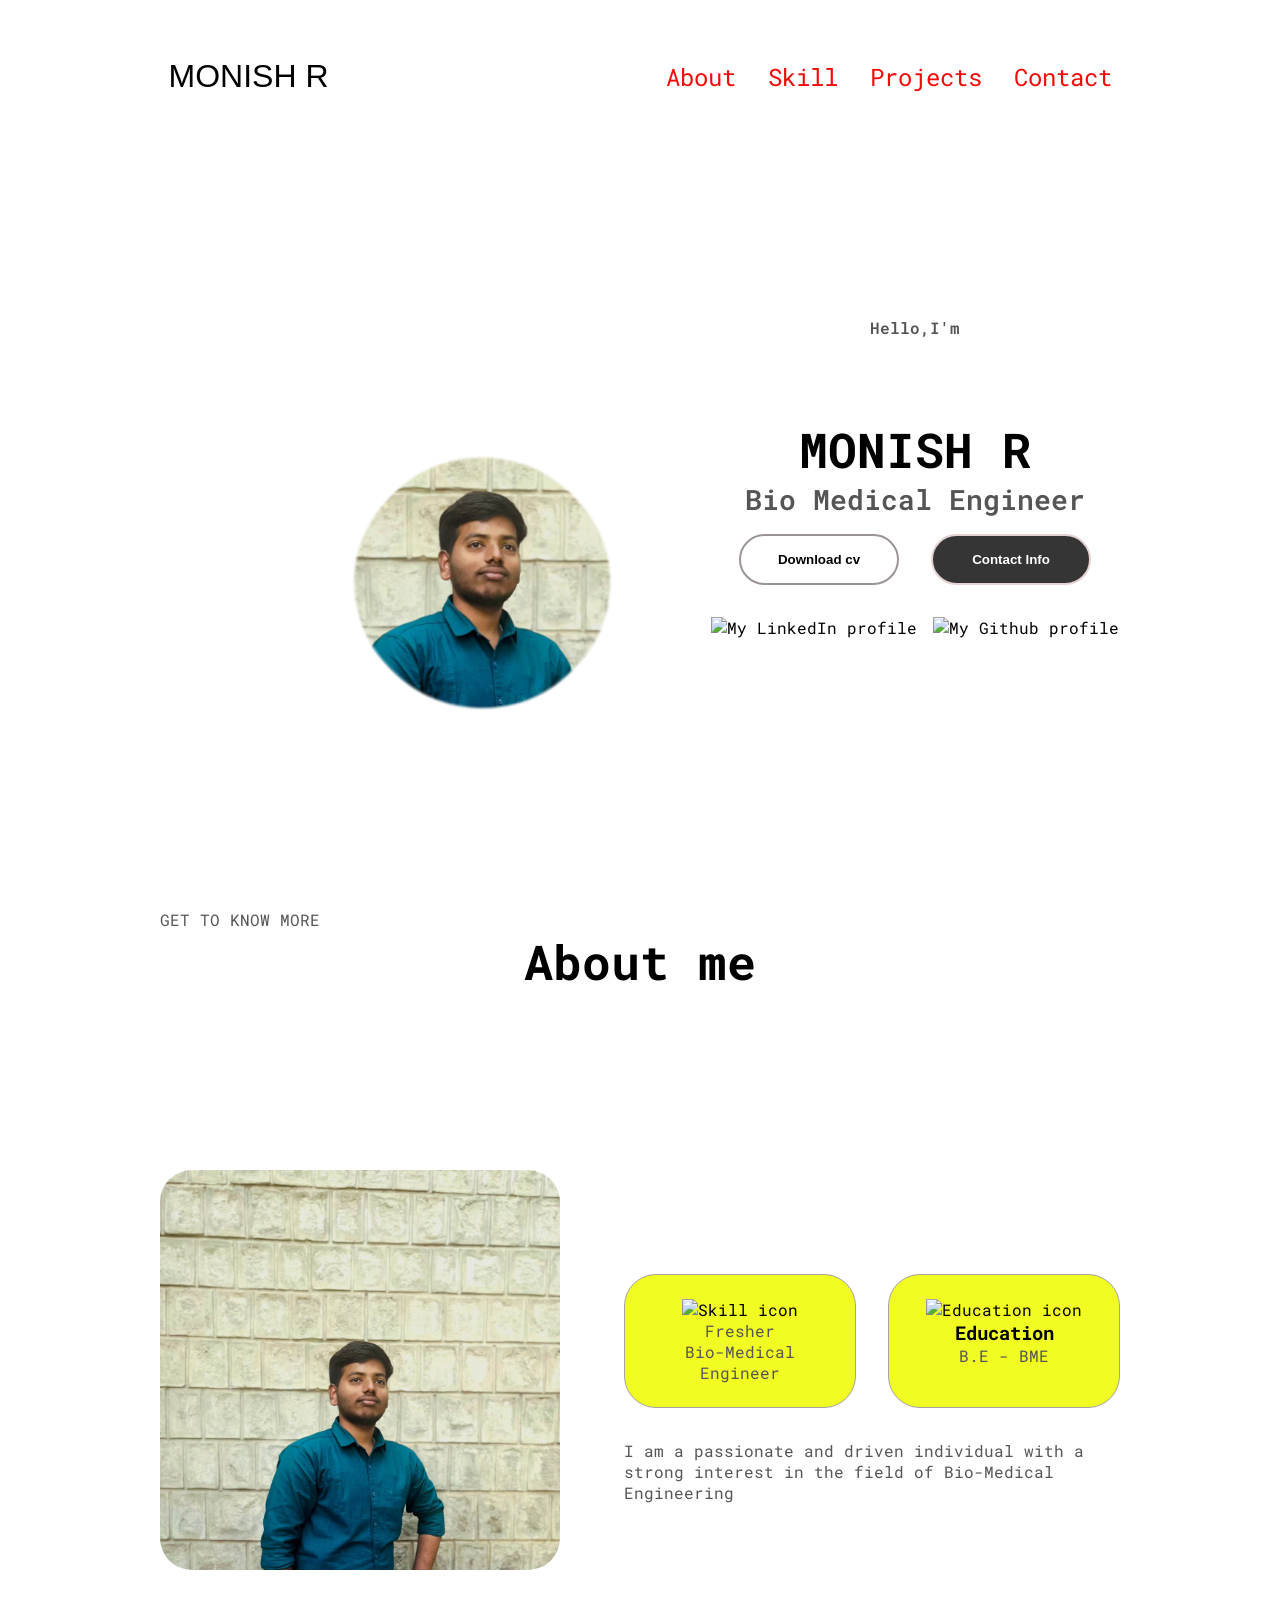
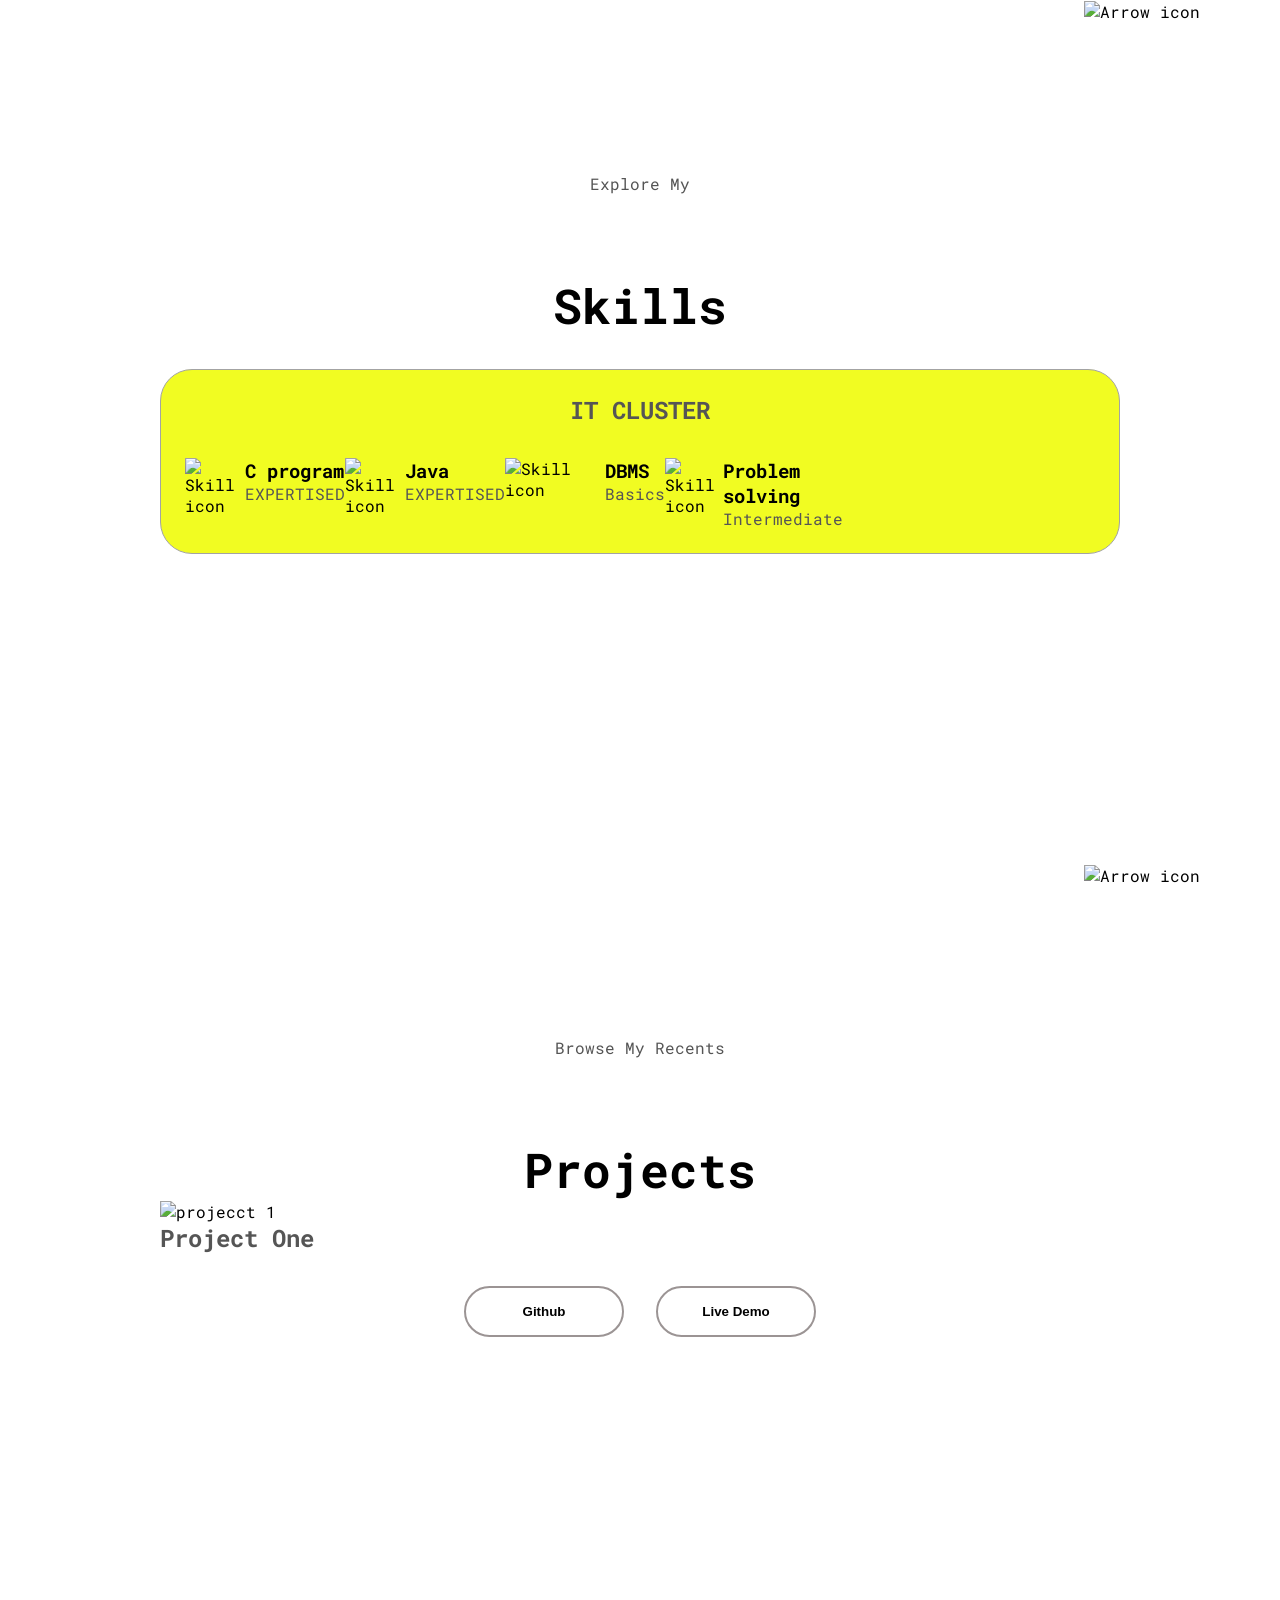
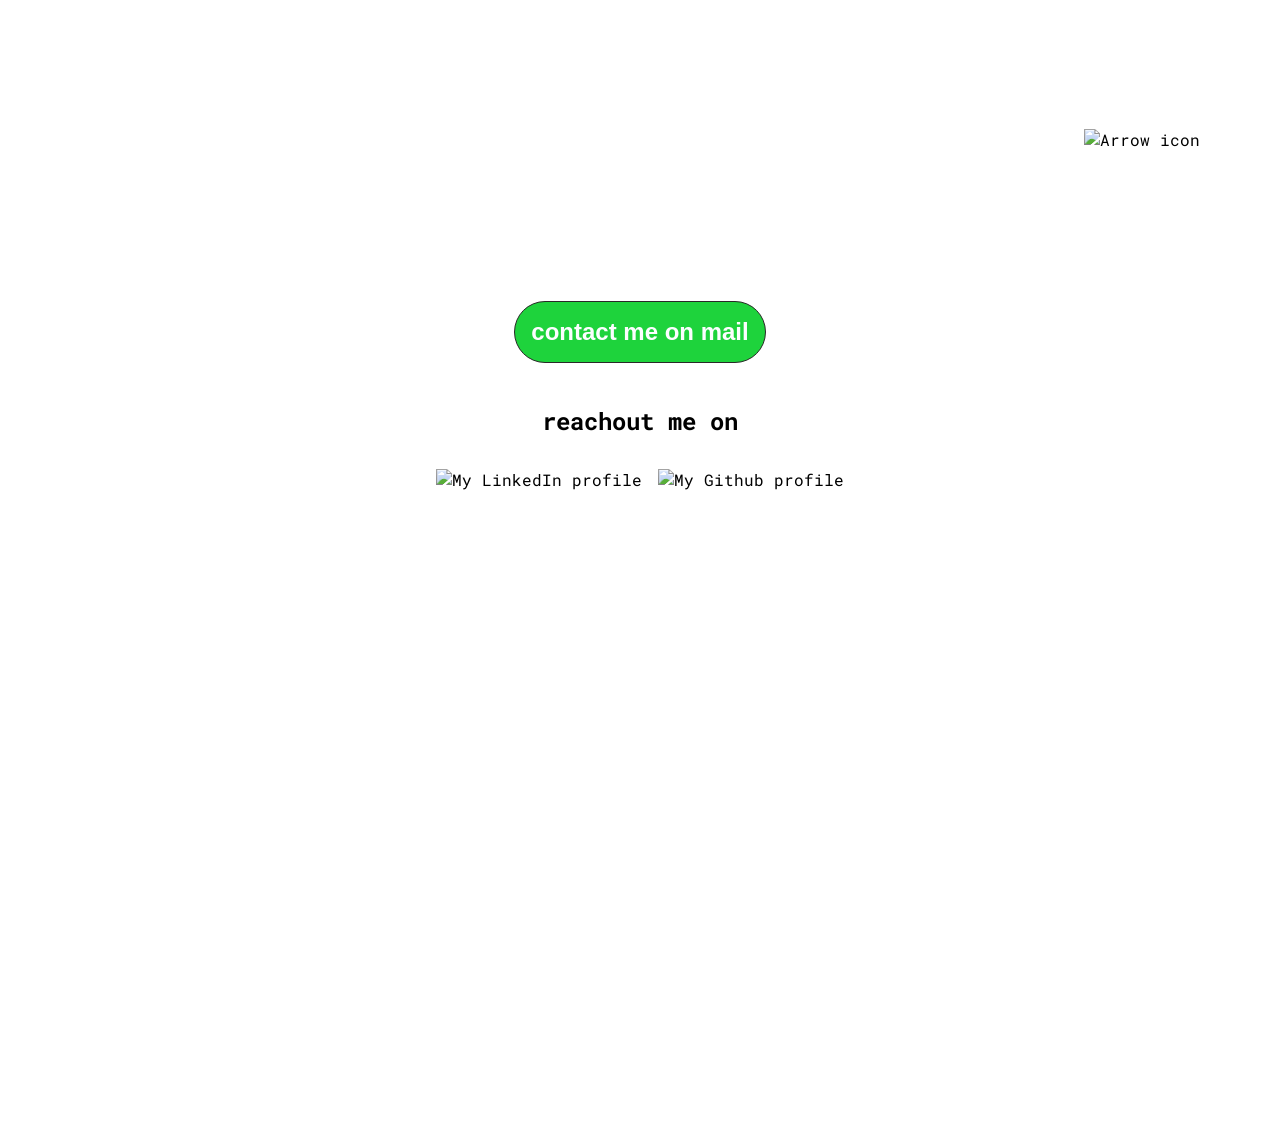
==== index.html @ f518429b "initial commit" ====
<!DOCTYPE html>
<html lang="en">
<head>
    <meta charset="UTF-8">
    <meta http-equiv="x-UA-compatible" content="IE=edge"/>
    <meta name="viewport" content="width=device-width, initial-scale=1.0">
    <title>Portfolio</title>
    <link rel ="stylesheet" href="style.css"/>
    <link rel="stylesheet" href="mediaquerries.css"/> 
</head>
<body>
    <nav id="desktop-nav">
    <div class="logo">MONISH R</div>
    <div>
       <ul class ="nav-links">
           <li><a href="#about">About</a></li>
           <li><a href="#Skill">Skill</a></li>
            <li><a href="#projects">Projects</a></li>
           <li><a href="#Contact">Contact</a></li>
       </ul>
    </div>
    </nav>
    <nav id="hamburger-nav">
        <div class="logo">MONISH R</div>
        <div class="hamburger-menu">
            <div class="hamburger-icon" onclick="toggleMenu()">
                <span></span>
                <span></span>
                <span></span>
            </div>
            <div class="menu-links">
           <li><a href="#about"onclick="toggleMenu()">About</a></li>
           <li><a href="#Skill"onclick="toggleMenu()">Skill</a></li>
           <li><a href="#projects"onclick="toggleMenu()">Projects</a></li>
           <li><a href="#Contact"onclick="toggleMenu()">Contact</a></li>
            </div>
        </div>
    </nav>
    <section id="profile">
        <div class="sections__pic-container1">
            <img src="./Asserts/blue_shirt2_1.png" alt="Monish profile picture"> 
        </div>
        <div class="section__text">
            <p class="section__text__p1">Hello,I'm</p>
            <h1 class="title">MONISH R</h1>
            <p class="section__text_p2">Bio Medical Engineer</p>
            <div class="btn-container">
                <button class="btn btn-color-2"onclick="window.open('./Asserts/Resume - 01.pdf')">Download cv</button>
                <button class="btn btn-color-1"onclick="location.href='./#contact'"> Contact Info</button>
            </div>
            <div id="social-container">
                <img src="./Asserts/linkedin.png"alt="My LinkedIn profile"
                class="icon"onclick="location.href='https://www.linkedin.com/in/monish-r-/'"/>
                
                <img src="./Asserts/github.png"alt="My Github profile"
                class="icon"onclick="location.href='https://github.com/monishradhakrishnan'"/>
            </div>
        </div>
    </section>
    <section id="about">
        <p class="Section__text__p1">GET TO KNOW MORE</p>
        <h1 class ="title-1">About me</h1>
        <div class="section-container">
        <div class="sections__pic-container2">
        <img src="./Asserts/blue_shirt.jpeg" alt="Profile picture" class="about-pic"/>
    </div>
    <div class="about-details-container">
        <div class="about-containers">
            <div class="details-container">
                <img src="./Asserts/experience.png" alt="Skill icon" class="icon" />
                <p>Fresher <br/>Bio-Medical Engineer</p>
            </div>
            <div class="details-container">
                <img src="./Asserts/education.png" alt="Education icon" class="icon" />
                <h3>Education</h3>
                <p>B.E - BME</p>
            </div>
        </div>
        <div class  ="test-container">
            <p>
                I am a passionate and driven individual with a strong interest in the field of Bio-Medical Engineering  
            </p>
        </div>
    </div>
    </div>
    <img src="./Asserts/arrow.png" alt="Arrow icon" class="icon arrow"
    onclick="location.href='./#Skill'"/>
    </section>
    <section id="Skill">
        <p class="section__text__p1">Explore My</p>
        <h1 class="title">Skills</h1>
        <div class="Skill-details-container">
            <div class="about-containers">
                <div class="details-container">
            <h2 class="Skill-sub-title">IT CLUSTER</h2>
            <div class="article-container">
                <article>
                    <img src="./Asserts/checkmark.png"
                    alt="Skill icon"
                    class="icon-checkmark"
                    />
                    <div>
                        <h3>C program</h3>
                        <p>EXPERTISED</p>
                    </div>
                </article>
                <article>
                    <img src="./Asserts/checkmark.png"
                    alt="Skill icon"
                    class="icon-checkmark"
                    />
                    <div>
                        <h3>Java</h3>
                        <p>EXPERTISED</p>
                    </div>
                </article>
                <article>
                    <img src="./Asserts/checkmark.png"
                    alt="Skill icon"
                    class="icon-checkmark"
                    />
                    <div>
                        <h3>DBMS</h3>
                        <p>Basics</p>
                    </div>
                </article>
                <article>
                    <img src="./Asserts/checkmark.png"
                    alt="Skill icon"
                    class="icon-checkmark"
                    />
                    <div>
                        <h3>Problem solving</h3>
                        <p>Intermediate</p>
                    </div>
                </article>
            </div>
            </div>

            </div>
        </div>
        <img
        src="./Asserts/arrow.png"
        alt="Arrow icon"
        class="icon arrow"
        onclick="location.href='./#projects'"
        />
    </section>
    <section id="projects">
        <p class="section__text__p1">Browse My Recents</p>
        <h1 class="title">Projects</h1>
        <div class="Skill-details-container">
            <div class="details-color-container">
            <div class="article-container">
             <img src="./Asserts/project-1.png" alt="projecct 1"
             class="project-img"
             />
            </div>
            <h2 class="Skill-sub-title project-title">Project One</h2>
            <div class="btn-container">
                <button
                class="btn btn-color-2 project-btn"
                onclick="location.href='.//github.com/monishradhakrishnan'">
            Github</button>
            <button 
            class="btn btn-color-2 project-btn"
            onclick="location.href='.//github.com/'">
            Live Demo</button>
            </div>
        </div>
    </div>
    <img src="./Asserts/arrow.png" 
     alt="Arrow icon" 
     class="icon arrow"
     onclick="location.href='#Contact'"/>
    </section>
    <section id="Contact">
<button class="contact"
onclick="window.location.href='mailto:yourname@gmail.com'">
  contact me on mail
</button>   
<br>
<br>
<h1 style="text-align: center">reachout me on </h1>
<div id="social-container">
                <img src="./Asserts/linkedin.png"alt="My LinkedIn profile"
                class="icon"onclick="location.href='https://www.linkedin.com/in/monish-r-/'"/>
                
                <img src="./Asserts/github.png"alt="My Github profile"
                class="icon"onclick="location.href='https://github.com/monishradhakrishnan'"/>
            </div> </section>
    <script src ="script.js"></script>
</body>
</html>
---- style.css ----
@import url('https://fonts.googleapis.com/css2?family=Roboto+Mono:ital,wght@0,100..700;1,100..700&display=swap');
*{
    margin: 0;
    padding: 0;
}
body{

  font-family: "Roboto Mono", monospace;
}
html{
    scroll-behavior: smooth;
}
p{
    color: rgb(85,85,85);
}

a,
.btn{
    transition: all 300ms ease;
}

nav,
.nav-links {
    display:flex;}
nav{
    justify-content:space-around;
     align-items:center;
    height: 17vh;
}
.nav-links { gap: 2rem;
    list-style: none;
    font-size: 1.5rem;
}
a{
    color: rgb(245, 10, 10);
    text-decoration:none ;
    text-decoration-color:white;
}
a:hover{
    color:rgb(0, 153, 255);
    text-decoration:wavy;
    text-decoration-color:rgb(181,181, 181) ;
}
.logo{
font-size: 2rem;
font-family:'Franklin Gothic Medium', 'Arial Narrow', Arial, sans-serif;
}

.logo:hover{
    color:rgba(0, 153, 255);
    cursor: default;
}
/*Hamburger Menu */

#hamburger-nav{
    display:none;
}
.hamburger-menu{
    position: relative;
    display:inline-block;
}
.hamburger-icon{
    display: flex;
    flex-direction: column;
    justify-content: space-between;
    height: 24px;
    width: 30px;
    cursor: pointer;
}
.hamburger-icon span{
    width: 100%;
    height: 2px ;
    background-color: rgb(245, 10, 10);
    transition: all 0.3 ease-in-out;
}
.menu-links{
    position:absolute;
    top: 100%;
    right: 0;
    background-color: white;
    width: fit-content;
    max-height: 0;
    overflow: hidden;
    transition: all 0.3 ease-in-out;
}
.menu-links a{
    display:block;
    padding:10px;
    text-align: center;
    font-size: 1.5 rem;
    color:black;
    text-decoration: none;
    transition:  all 0.3 ease-in-out;
}
.menu-links li{
    list-style: none;
}
.menu-links.open{
    max-height: 300px;
}
.hamburger-icon.open span:first-child{
    transform: rotate(45deg) translate(10px,5px);
}
.hamburger-icon.open span:nth-child(2){
    opacity: 0;
}
.hamburger-icon.open span:last-child{
    transform: rotate(-45deg) translate(10px,-5px);
}
.hamburger-icon span:first-child{
    transform:none;
}
.hamburger-icon span:first-child{
    opacity: 1;
}
.hamburger-icon span:first-child{
    transform: none;
}
/*sections*/
section{
    padding-top:4vh ;
    height: 96vh;
    margin: 0 10rem;
    box-sizing: border-box;
    min-height: fit-content;
}
.section-container{
    display: flex;
    align-items: center;
    justify-content: center;
    gap: 4rem;
}
/* profile section*/
#profile{
    display: flex;
    justify-content: center;
    gap:4 rem;
    height: 80vh;
}
.about-pic{
    height: 100%;
    width: 100%;
    object-fit: cover;
}
.sections__pic-container1{
    display: flex;
    height: 550px;
    width: 550px;
    margin: auto 0;
}
.sections__pic-container2 {
    max-width: 400px;
    aspect-ratio: 1 / 1;
}
.sections__pic-container2 img {
    width: 100%;
    height: 100%;
    object-fit: cover;   /* or contain */
}
.section__text{
    align-self: center;
    text-align: center;
}
.section__text p{
    font-weight: 600;
}
.section__text__p1{
    text-align: center;
    margin-bottom: 5rem;
}
.section__text_p2{
    font-size: 1.75rem;
    margin-bottom: 1rem;
}
.title{
    font-size: 3rem;
    text-align: center;
}
.title-1{
    font-size: 3rem;
    text-align: center;
    margin-bottom: 3rem;
}
#social-container{
    display: flex;
    justify-content: center;
    margin-top: 2rem;
    margin-bottom: 2rem;
    gap: 1rem;
}
/* icon*/
.icon{
    cursor: pointer;
    height: 6rem;
}
.icon-checkmark{
    cursor: pointer;
    height: 4rem;
}
/*buttons*/
.btn-container{
    display: flex;
    justify-content: center;
    gap: 5rem;
}
.btn{
    font-weight: 600;
    transition: all 300ms ease;
    padding: 1rem;
    width: 10rem;
    border-radius:2rem ;
}
.btn-color-1{
    border: 2px solid rgb(229, 211, 211);
     
}
.btn-color-2{
    border: rgb(53,53,53);
    border: 2px solid rgb(155, 148, 148);
}
.btn-color-1:hover,.btn-color-2:hover{
    cursor: pointer;
}
.btn-color-1,
.btn-color-2:hover{
    background-color: rgb(53,53,53);
    color: white;
}
.btn-color-1:hover{
    background: rgb(0,0,0);
}
.btn-color-2{
    background: none;
}
.btn-color-2:hover{
    border: rgb(255,255,255)0.1 rem solid;
}
.btn-container{
    display: flex;
    justify-content: center;
    gap: 2rem;
    margin-bottom: 2rem;
}
#about{
    position: relative;
}
.about-containers{
    gap: 2rem;
    margin-bottom: 2rem;
    margin-top: 2rem;

}
.about-details-containers{
    justify-content: center;
    flex-direction: column;
    flex:1;
}
.about-containers,
.about-details-containers{
    display: flex;
}
.about-pic{
    border-radius: 2rem;
}
.arrow{
    position:absolute;
    right: -5rem;
    bottom: 2.5rem;
}
.details-container{
    padding: 1.5rem;
    flex:1;
    background-color: rgb(241, 252, 34);
    border-radius: 2rem;
    border: rgb(53, 53,53) 0.1rem solid;
    border-color: rgb(163,163,163);
    text-align: center;

}
.section-container{
    gap: 4rem;
    height: 80%;
}
.sections__pic-container{
    height: 400px;
    width: 400px;
    margin:auto 0;
}

/*Skill section*/
#Skill
{
    position: relative;
}
.Skill-sub-title{
    color: rgb(85,85,85);
    font-weight: (600);
    font-size: 1.5rem;
    margin-bottom: 2rem;
}
.Skill-details-container{
    display: flex;
    justify-content: center;
    flex-direction: column;
}
.article-container{
    display: flex;
    text-align: initial;
    flex-wrap: wrap;
}
article{
    display: flex;
    width: 10rem;
    justify-content: space-around;
    gap:0.5rem;
}
article.icon{
    cursor: default;
}

/* projects*/
#projects
{
    position: relative;
}


/* contact section*/
.contact{
    cursor: pointer;
    display: block;
    margin: auto;
    padding: 1rem;
    font-size: 1.5rem;
    border-radius: 2rem;
    color: rgb(252, 254, 255);
    border: rgb(53, 53,53) 0.1rem solid;
    border-color: rgb(42, 40, 40);
    background-color: rgb(30, 211, 60);

    font-weight: 800;
}
---- mediaquerries.css ----
@media screen and (max-width:1200px)
 {
    
    #desktop-nav{
        display: none;
    }
    #hamburger-nav{
        display:flex;
    }
      .section-container {
        flex-direction: column;
        text-align: center;
    }
    
}
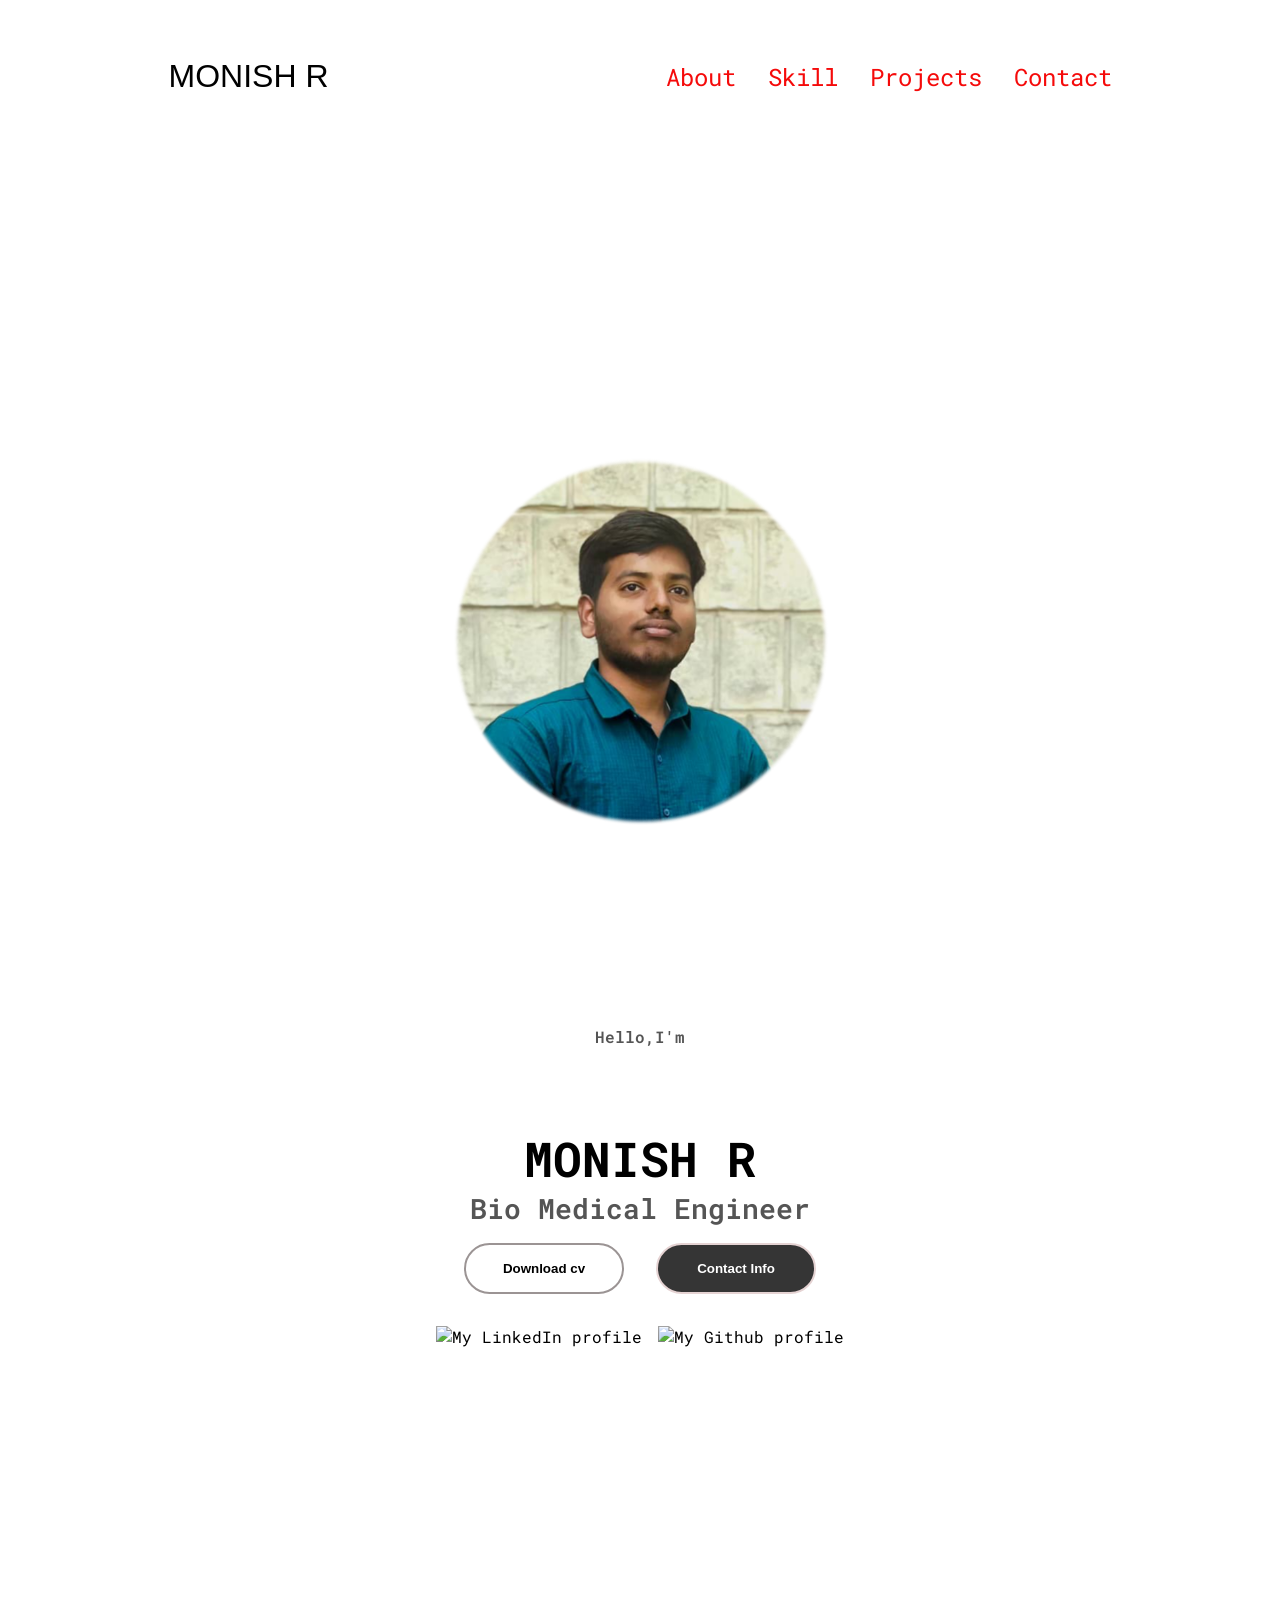
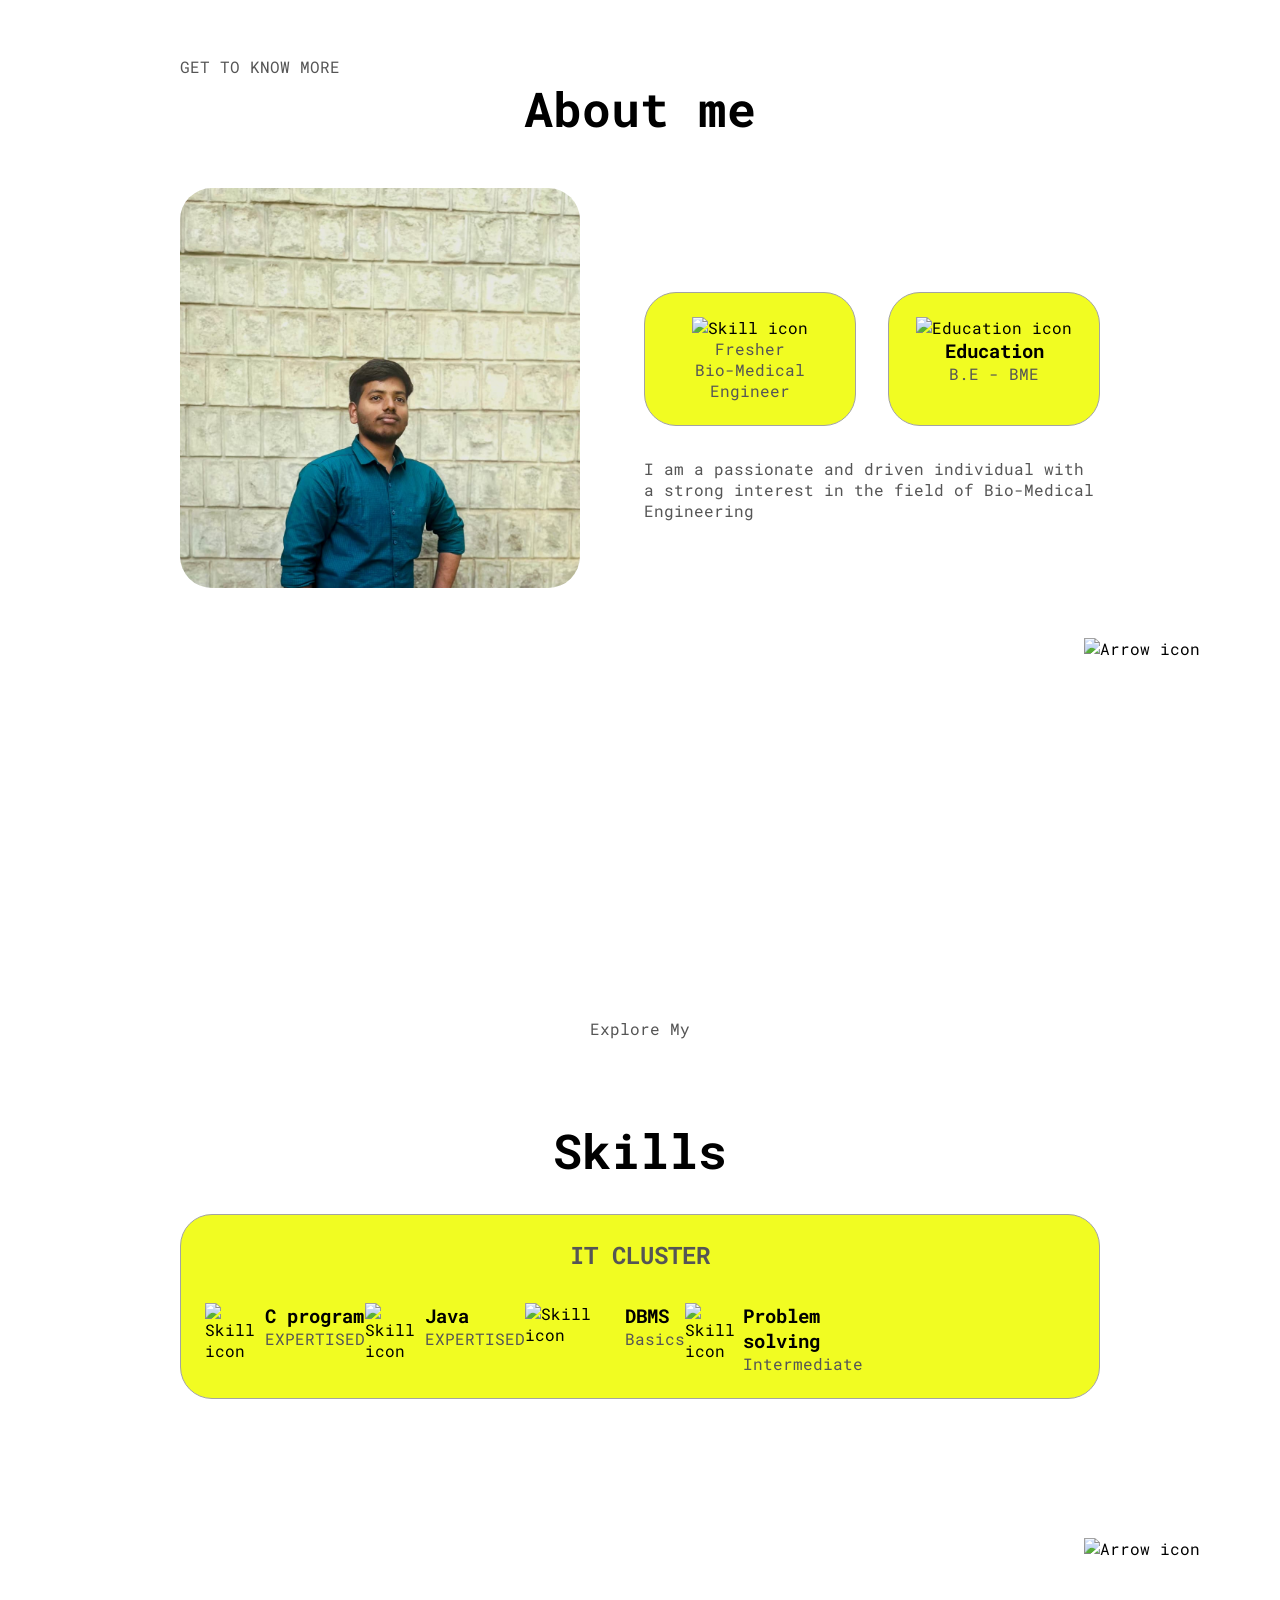
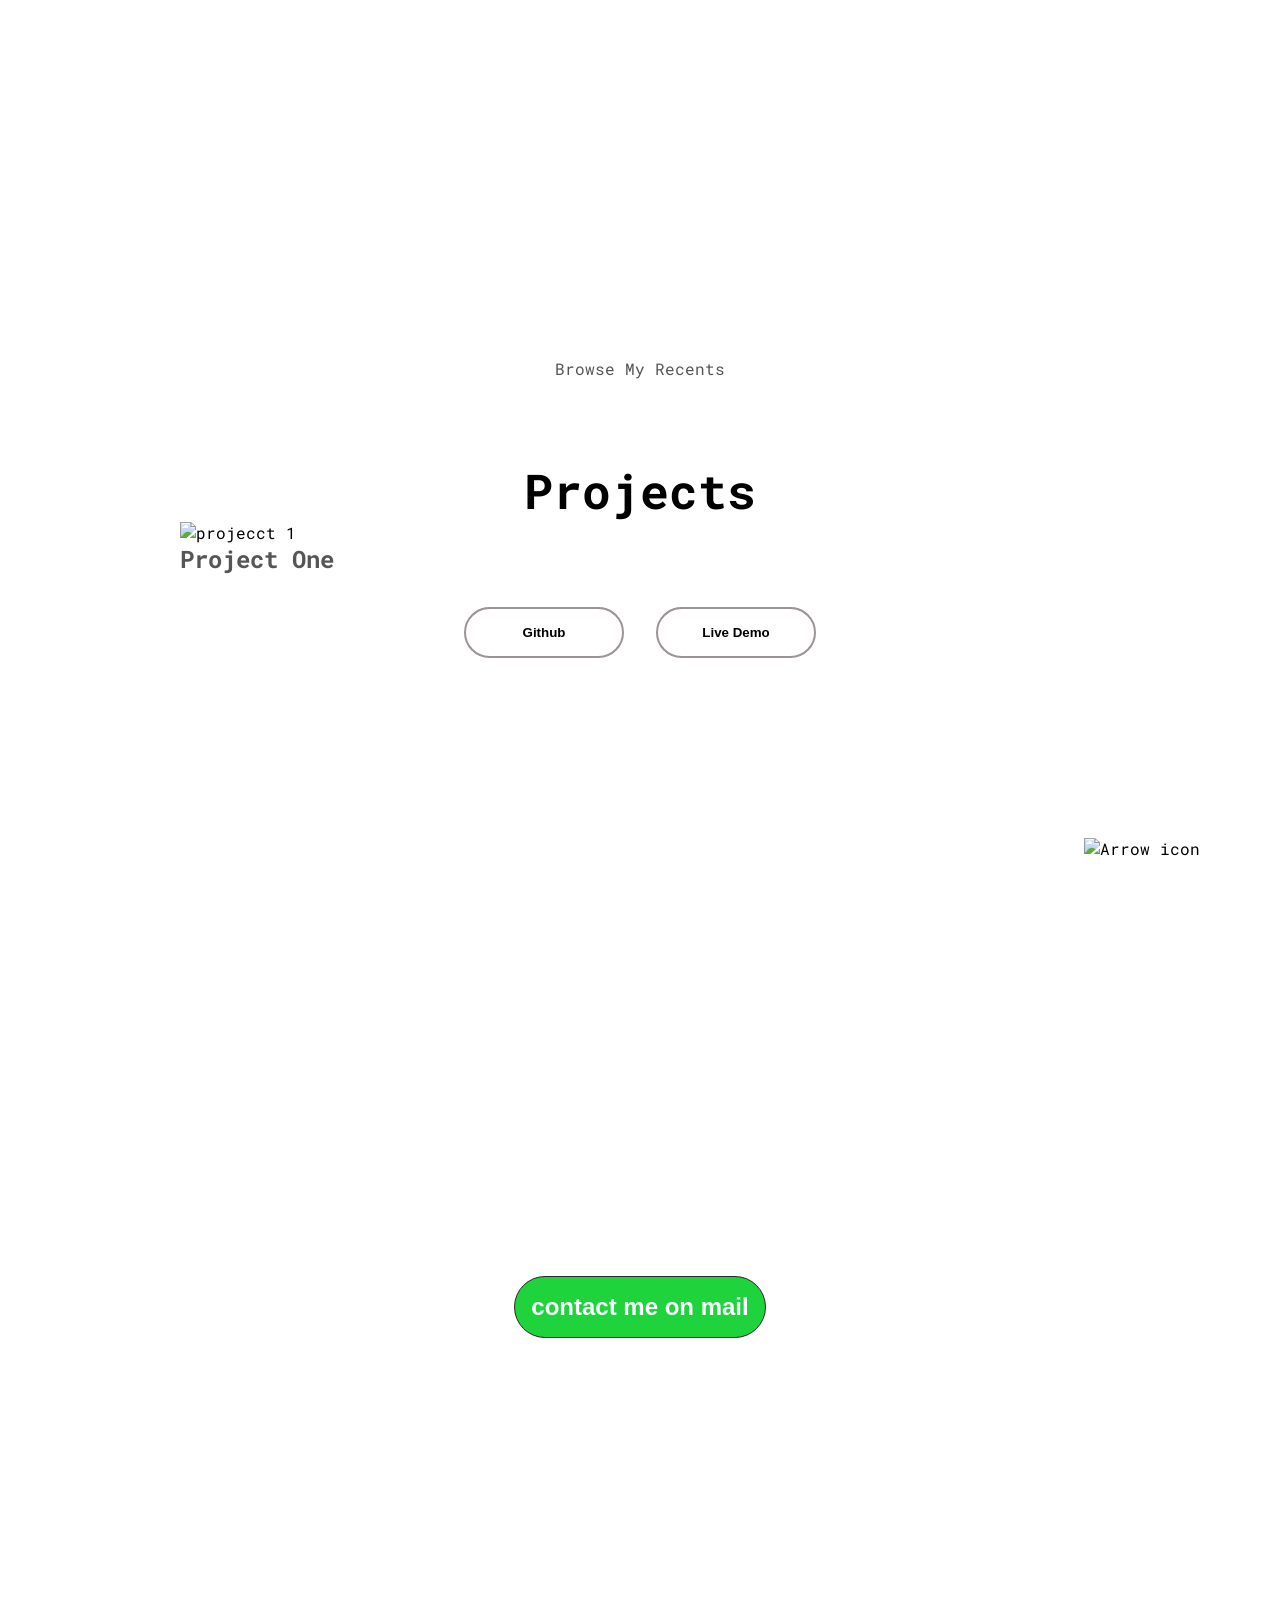
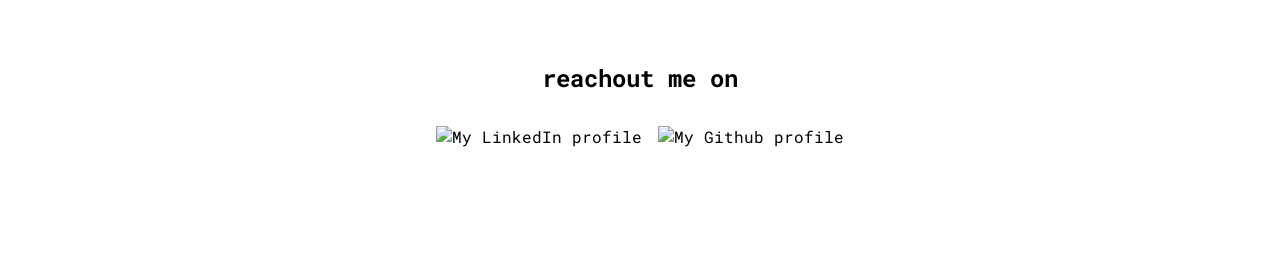
==== commit cd145c32: "index.html updated" ====
--- a/index.html
+++ b/index.html
@@ -7,6 +7,18 @@
     <title>Portfolio</title>
     <link rel ="stylesheet" href="style.css"/>
     <link rel="stylesheet" href="mediaquerries.css"/> 
+     <title>Monish | Frontend Developer</title>
+  <meta name="description" content="Hi, I'm Monish — a frontend developer skilled in React Native, JavaScript and more. Check out my projects and get in touch." />
+  <meta name="keywords" content="Monish, frontend developer, React Native, JavaScript, portfolio" />
+  <meta name="author" content="Monish" />
+  <meta name="robots" content="index, follow" />
+  <meta property="og:title" content="Monish | Frontend Developer" />
+  <meta property="og:description" content="Frontend developer skilled in React Native and JavaScript." />
+  <meta property="og:url" content="https://monishr.me" />
+  <meta property="og:type" content="website" />
+  <meta property="og:image" content="https://monishr.me/preview.png" />
+
+  <link rel="canonical" href="https://monishr.me" />
 </head>
 <body>
     <nav id="desktop-nav">
--- a/style.css
+++ b/style.css
@@ -1,10 +1,13 @@
 
 @import url('https://fonts.googleapis.com/css2?family=Roboto+Mono:ital,wght@0,100..700;1,100..700&display=swap');
 *{
+     box-sizing: border-box;
     margin: 0;
     padding: 0;
 }
 body{
+    margin: 0;
+  overflow-x: hidden;
 
   font-family: "Roboto Mono", monospace;
 }
@@ -88,7 +91,7 @@
     display:block;
     padding:10px;
     text-align: center;
-    font-size: 1.5 rem;
+    font-size: 1.5rem;
     color:black;
     text-decoration: none;
     transition:  all 0.3 ease-in-out;
@@ -119,11 +122,9 @@
 }
 /*sections*/
 section{
-    padding-top:4vh ;
-    height: 96vh;
+    padding: 4vh 0;
     margin: 0 10rem;
     box-sizing: border-box;
-    min-height: fit-content;
 }
 .section-container{
     display: flex;
@@ -135,8 +136,8 @@
 #profile{
     display: flex;
     justify-content: center;
-    gap:4 rem;
-    height: 80vh;
+    gap: 4rem;
+    align-items: center;
 }
 .about-pic{
     height: 100%;
@@ -145,9 +146,13 @@
 }
 .sections__pic-container1{
     display: flex;
-    height: 550px;
-    width: 550px;
+    max-width: 100%;
+    height: auto;
     margin: auto 0;
+}
+.sections__pic-container1 img{
+    width: 100%;
+    height: auto;
 }
 .sections__pic-container2 {
     max-width: 400px;
--- a/mediaquerries.css
+++ b/mediaquerries.css
@@ -1,15 +1,68 @@
-@media screen and (max-width:1200px)
- {
-    
-    #desktop-nav{
-        display: none;
-    }
-    #hamburger-nav{
-        display:flex;
-    }
-      .section-container {
-        flex-direction: column;
-        text-align: center;
-    }
-    
+@media screen and (max-width:1200px) {
+
+  #desktop-nav {
+    display: none;
+  }
+
+  #hamburger-nav {
+    display: flex;
+  }
+
+}
+section {
+  min-height: 100vh;
+  display: flex;
+  flex-direction: column;
+  justify-content: center;
+  padding: 20px;
+}
+
+/* Fix mobile viewport issue */
+@media (max-width: 768px) {
+  section {
+    min-height: 100svh; /* better for mobile */
+  }
+}
+
+@media screen and (max-width:768px){
+
+  section{
+    margin: 0 1rem;
+  }
+
+  #profile{
+    flex-direction: column;
+    text-align: center;
+  }
+
+  .sections__pic-container1{
+    width: 250px;
+    margin: auto;
+  }
+
+  .section-container{
+    flex-direction: column;
+  }
+
+  .btn-container{
+    flex-direction: column;
+    gap: 1rem;
+  }
+
+  .icon{
+    height: 3rem;
+  }
+
+  .title{
+    font-size: 2rem;
+  }
+
+  .title-1{
+    font-size: 2rem;
+  }
+
+  .arrow{
+    display: none;
+  }
+
 }
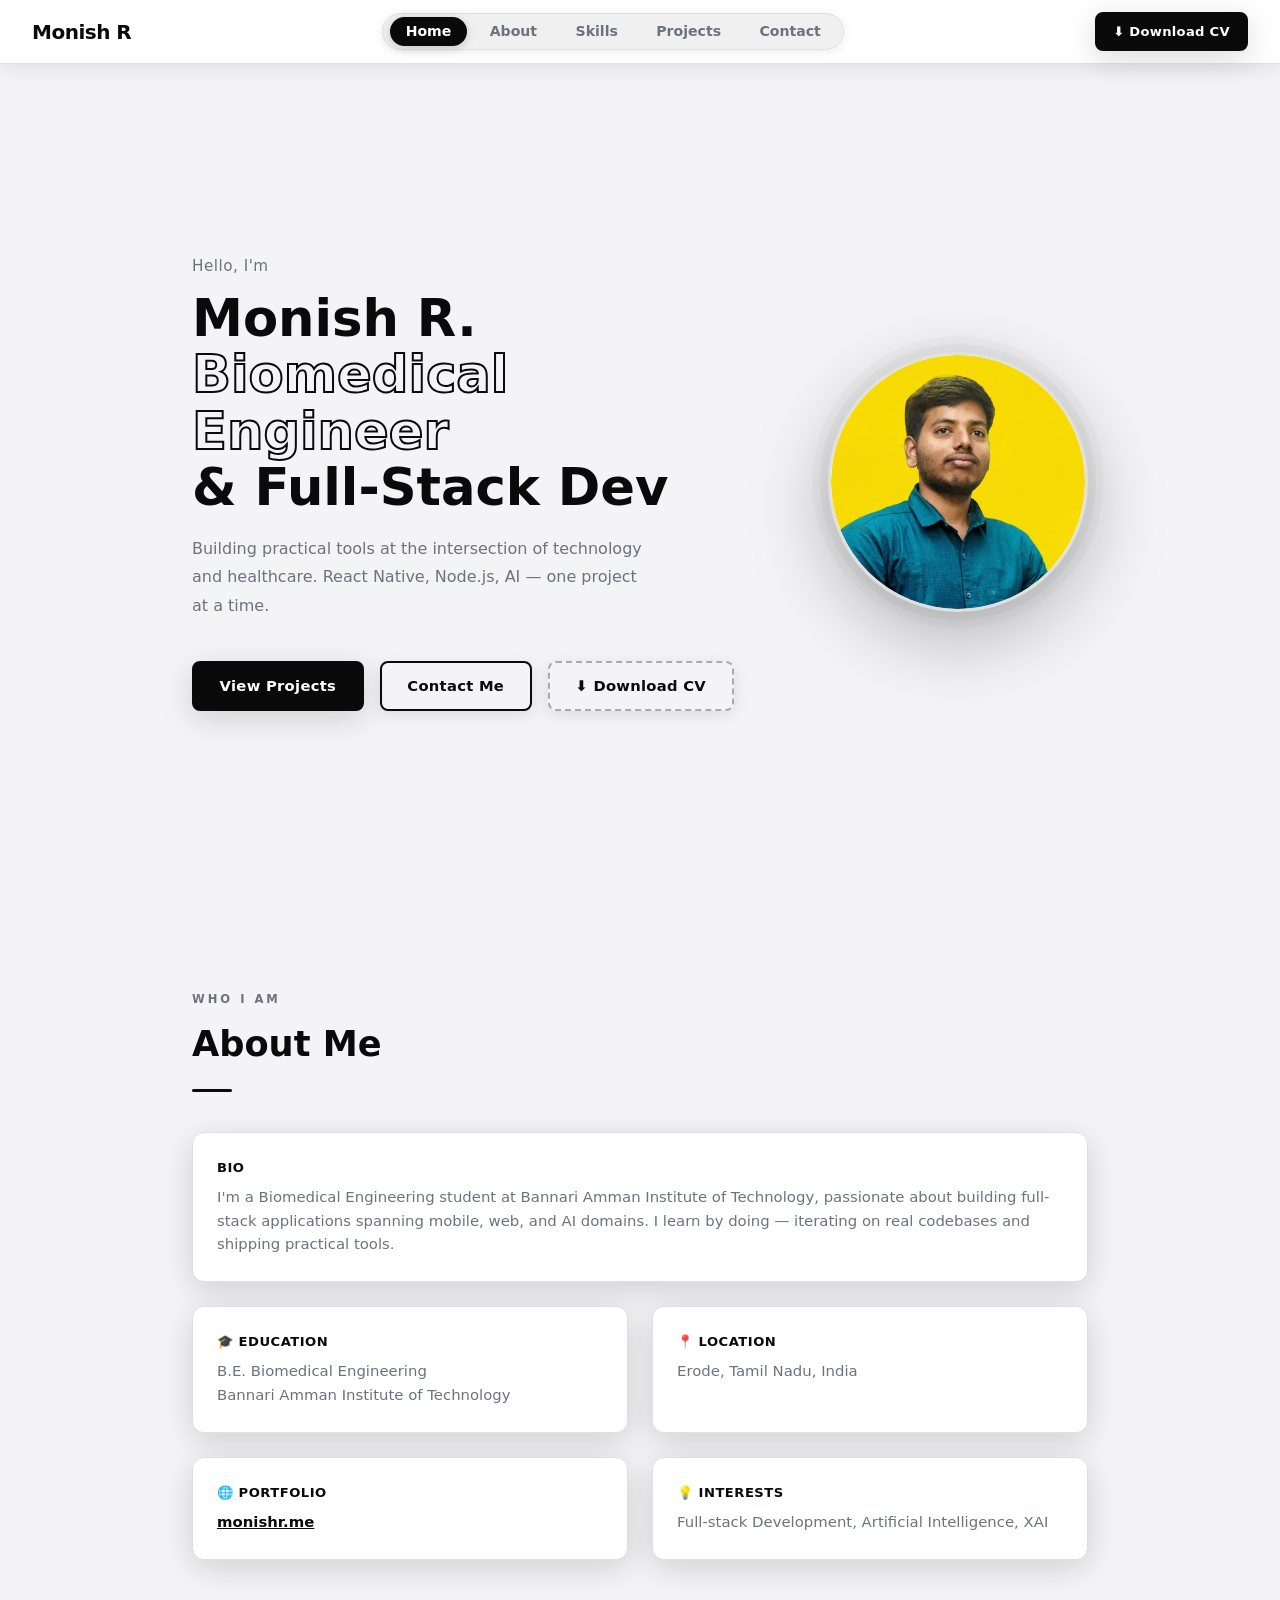
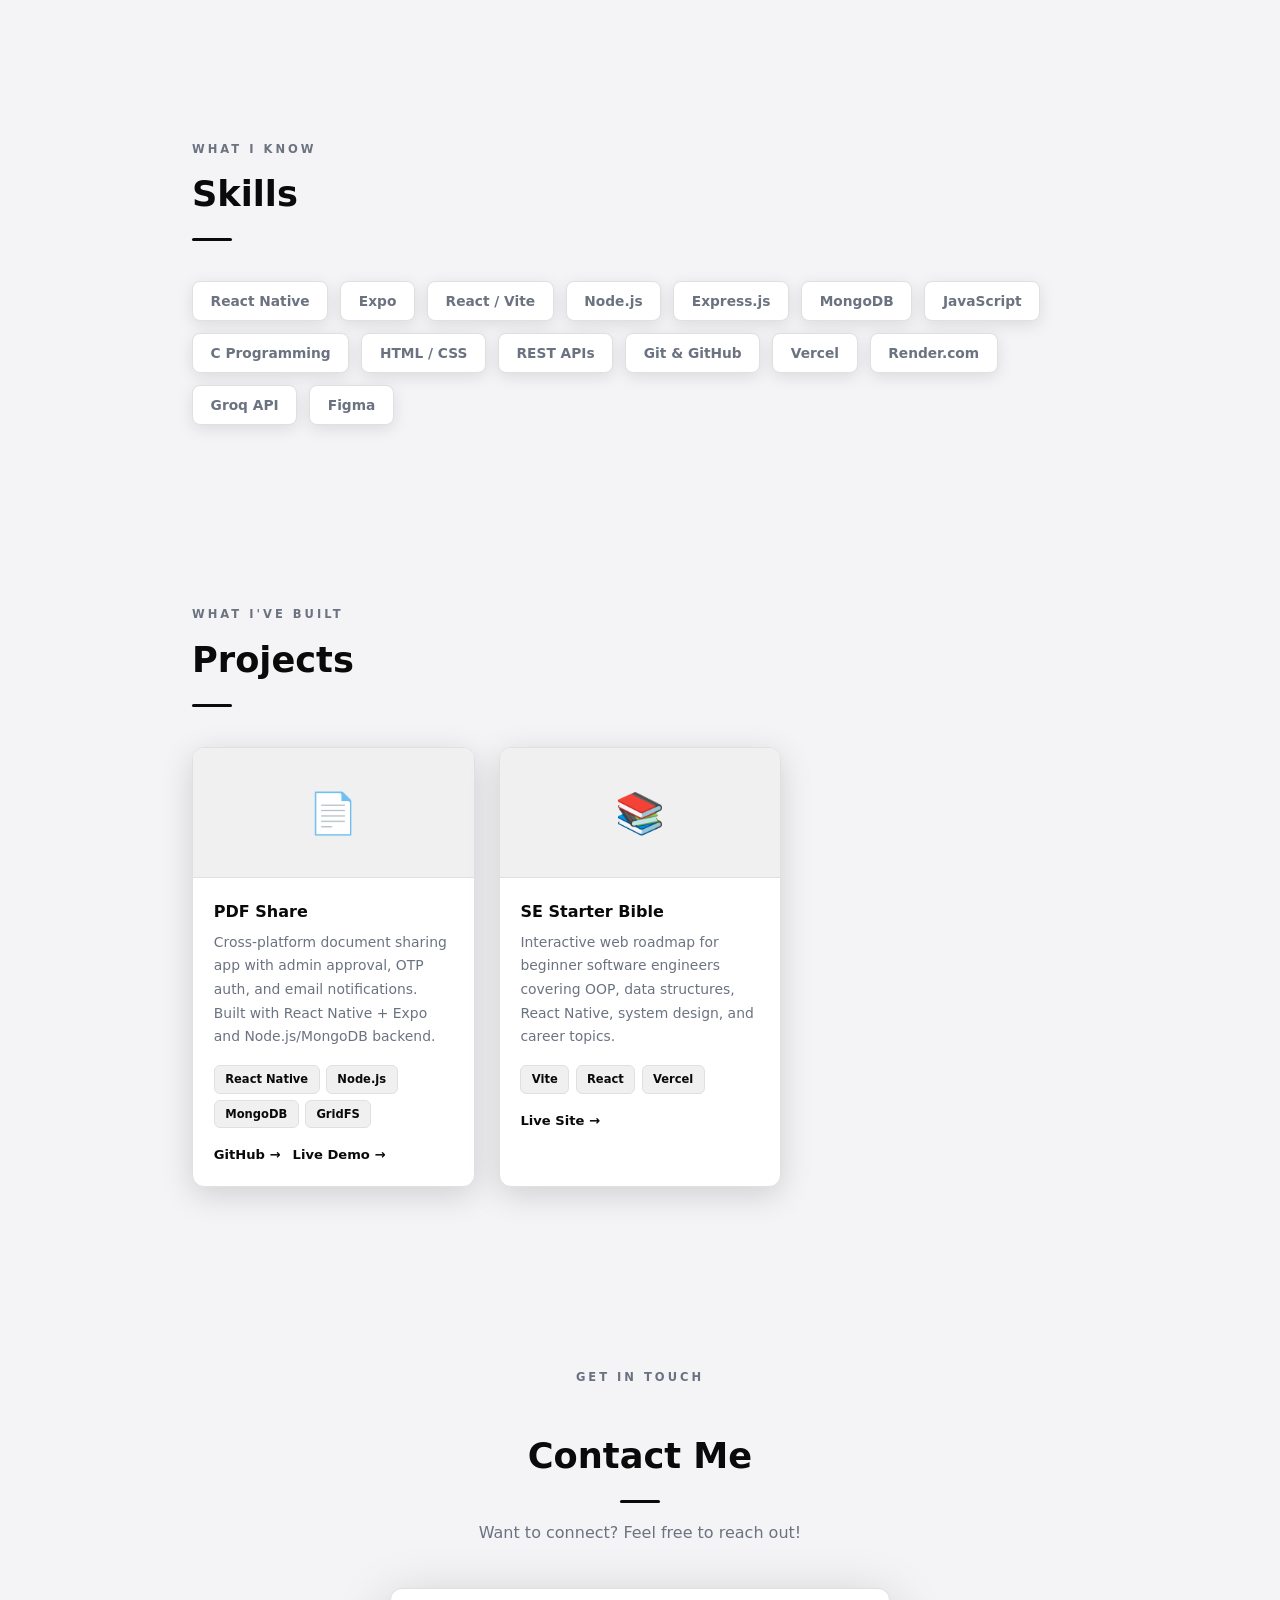
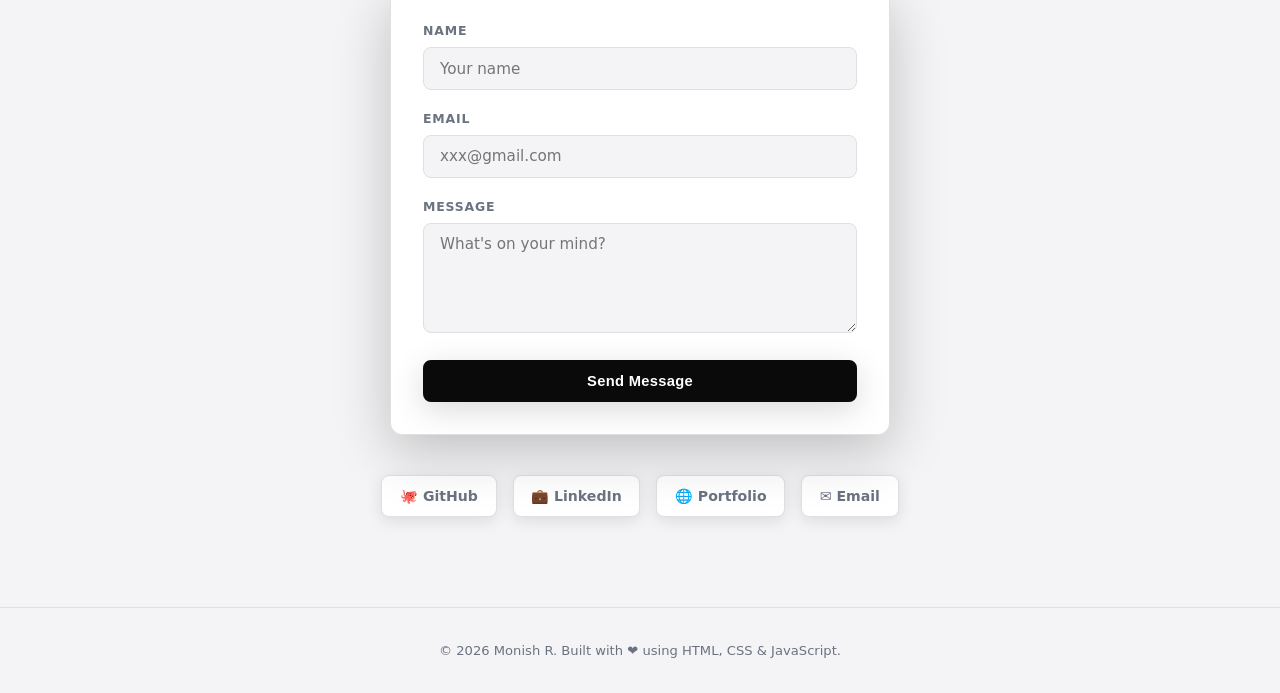
==== commit cec0ea93: "new fresh design of portfolio" ====
--- a/index.html
+++ b/index.html
@@ -1,206 +1,186 @@
 <!DOCTYPE html>
 <html lang="en">
 <head>
-    <meta charset="UTF-8">
-    <meta http-equiv="x-UA-compatible" content="IE=edge"/>
-    <meta name="viewport" content="width=device-width, initial-scale=1.0">
-    <title>Portfolio</title>
-    <link rel ="stylesheet" href="style.css"/>
-    <link rel="stylesheet" href="mediaquerries.css"/> 
-     <title>Monish | Frontend Developer</title>
-  <meta name="description" content="Hi, I'm Monish — a frontend developer skilled in React Native, JavaScript and more. Check out my projects and get in touch." />
-  <meta name="keywords" content="Monish, frontend developer, React Native, JavaScript, portfolio" />
-  <meta name="author" content="Monish" />
-  <meta name="robots" content="index, follow" />
-  <meta property="og:title" content="Monish | Frontend Developer" />
-  <meta property="og:description" content="Frontend developer skilled in React Native and JavaScript." />
-  <meta property="og:url" content="https://monishr.me" />
-  <meta property="og:type" content="website" />
-  <meta property="og:image" content="https://monishr.me/preview.png" />
-
-  <link rel="canonical" href="https://monishr.me" />
+  <meta charset="UTF-8"/>
+  <meta name="viewport" content="width=device-width, initial-scale=1.0"/>
+  <title>Monish R | Portfolio</title>
+  <link rel="stylesheet" href="style.css"/>
 </head>
 <body>
-    <nav id="desktop-nav">
-    <div class="logo">MONISH R</div>
-    <div>
-       <ul class ="nav-links">
-           <li><a href="#about">About</a></li>
-           <li><a href="#Skill">Skill</a></li>
-            <li><a href="#projects">Projects</a></li>
-           <li><a href="#Contact">Contact</a></li>
-       </ul>
+
+  <!-- NAV -->
+  <nav>
+    <div class="logo">Monish R</div>
+    <ul class="nav-links">
+      <li><a href="#hero">Home</a></li>
+      <li><a href="#about">About</a></li>
+      <li><a href="#skills">Skills</a></li>
+      <li><a href="#projects">Projects</a></li>
+      <li><a href="#contact">Contact</a></li>
+    </ul>
+    <div class="nav-right">
+      <a href="Asserts/Resume - 01.pdf" download class="btn btn-primary nav-cv">⬇ Download CV</a>
+      <div class="hamburger" id="hamburger">
+        <span></span><span></span><span></span>
+      </div>
     </div>
-    </nav>
-    <nav id="hamburger-nav">
-        <div class="logo">MONISH R</div>
-        <div class="hamburger-menu">
-            <div class="hamburger-icon" onclick="toggleMenu()">
-                <span></span>
-                <span></span>
-                <span></span>
-            </div>
-            <div class="menu-links">
-           <li><a href="#about"onclick="toggleMenu()">About</a></li>
-           <li><a href="#Skill"onclick="toggleMenu()">Skill</a></li>
-           <li><a href="#projects"onclick="toggleMenu()">Projects</a></li>
-           <li><a href="#Contact"onclick="toggleMenu()">Contact</a></li>
-            </div>
+  </nav>
+
+  <!-- MOBILE MENU -->
+  <div class="mobile-menu" id="mobileMenu">
+    <a href="#hero">Home</a>
+    <a href="#about">About</a>
+    <a href="#skills">Skills</a>
+    <a href="#projects">Projects</a>
+    <a href="#contact">Contact</a>
+    <a href="Asserts/Resume - 01.pdf" download>⬇ Download CV</a>
+  </div>
+
+  <!-- HERO -->
+  <section id="hero">
+    <div class="hero-text fade-in">
+      <p class="greeting">Hello, I'm</p>
+      <h1>Monish R.<br/><span>Biomedical Engineer</span><br/>&amp; Full-Stack Dev</h1>
+      <p>Building practical tools at the intersection of technology and healthcare. React Native, Node.js, AI — one project at a time.</p>
+      <div class="hero-btns">
+        <a href="#projects" class="btn btn-primary">View Projects</a>
+        <a href="#contact" class="btn btn-outline">Contact Me</a>
+        <a href="Asserts/Resume - 01.pdf" download class="btn btn-cv">⬇ Download CV</a>
+      </div>
+    </div>
+    <div class="hero-avatar fade-in">
+      <img src="Asserts/WhatsApp Image 2026-03-10 at 10.06.03 PM.jpeg" alt="Monish R Image"/>
+    </div>
+  </section>
+
+  <!-- ABOUT -->
+  <section id="about">
+    <p class="section-tag">Who I am</p>
+    <h2>About Me</h2>
+    <div class="divider"></div>
+    <div class="about-grid">
+      <div class="about-card about-bio fade-in">
+        <h3>Bio</h3>
+        <p>I'm a Biomedical Engineering student at Bannari Amman Institute of Technology, passionate about building full-stack applications spanning mobile, web, and AI domains. I learn by doing — iterating on real codebases and shipping practical tools.</p>
+      </div>
+      <div class="about-card fade-in">
+        <h3>🎓 Education</h3>
+        <p>B.E. Biomedical Engineering<br/>Bannari Amman Institute of Technology</p>
+      </div>
+      <div class="about-card fade-in">
+        <h3>📍 Location</h3>
+        <p>Erode, Tamil Nadu, India</p>
+      </div>
+      <div class="about-card fade-in">
+        <h3>🌐 Portfolio</h3>
+        <p><a href="https://monishr.me">monishr.me</a></p>
+      </div>
+      <div class="about-card fade-in">
+        <h3>💡 Interests</h3>
+        <p>Full-stack Development, Artificial Intelligence, XAI</p>
+      </div>
+    </div>
+  </section>
+
+  <!-- SKILLS -->
+  <section id="skills">
+    <p class="section-tag">What I know</p>
+    <h2>Skills</h2>
+    <div class="divider"></div>
+    <div class="skills-grid">
+      <span class="skill-tag fade-in">React Native</span>
+      <span class="skill-tag fade-in">Expo</span>
+      <span class="skill-tag fade-in">React / Vite</span>
+      <span class="skill-tag fade-in">Node.js</span>
+      <span class="skill-tag fade-in">Express.js</span>
+      <span class="skill-tag fade-in">MongoDB</span>
+      <span class="skill-tag fade-in">JavaScript</span>
+      <span class="skill-tag fade-in">C Programming</span>
+      <span class="skill-tag fade-in">HTML / CSS</span>
+      <span class="skill-tag fade-in">REST APIs</span>
+      <span class="skill-tag fade-in">Git & GitHub</span>
+      <span class="skill-tag fade-in">Vercel</span>
+      <span class="skill-tag fade-in">Render.com</span>
+      <span class="skill-tag fade-in">Groq API</span>
+      <span class="skill-tag fade-in">Figma</span>
+    </div>
+  </section>
+
+  <!-- PROJECTS -->
+  <section id="projects">
+    <p class="section-tag">What I've built</p>
+    <h2>Projects</h2>
+    <div class="divider"></div>
+    <div class="projects-grid">
+      <div class="project-card fade-in">
+        <div class="project-thumb">📄</div>
+        <div class="project-body">
+          <h3>PDF Share</h3>
+          <p>Cross-platform document sharing app with admin approval, OTP auth, and email notifications. Built with React Native + Expo and Node.js/MongoDB backend.</p>
+          <div class="project-tags">
+            <span class="ptag">React Native</span>
+            <span class="ptag">Node.js</span>
+            <span class="ptag">MongoDB</span>
+            <span class="ptag">GridFS</span>
+          </div>
+          <div class="project-links">
+            <a href="https://github.com/monishradhakrishnan/pdf-share-backend" target="_blank">GitHub →</a>
+            <a href="https://pdf-share.monishr.me" target="_blank">Live Demo →</a>
+          </div>
         </div>
-    </nav>
-    <section id="profile">
-        <div class="sections__pic-container1">
-            <img src="./Asserts/blue_shirt2_1.png" alt="Monish profile picture"> 
+      </div>
+      <div class="project-card fade-in">
+        <div class="project-thumb">📚</div>
+        <div class="project-body">
+          <h3>SE Starter Bible</h3>
+          <p>Interactive web roadmap for beginner software engineers covering OOP, data structures, React Native, system design, and career topics.</p>
+          <div class="project-tags">
+            <span class="ptag">Vite</span>
+            <span class="ptag">React</span>
+            <span class="ptag">Vercel</span>
+          </div>
+          <div class="project-links">
+            <a href="https://sd-basics.vercel.app" target="_blank">Live Site →</a>
+          </div>
         </div>
-        <div class="section__text">
-            <p class="section__text__p1">Hello,I'm</p>
-            <h1 class="title">MONISH R</h1>
-            <p class="section__text_p2">Bio Medical Engineer</p>
-            <div class="btn-container">
-                <button class="btn btn-color-2"onclick="window.open('./Asserts/Resume - 01.pdf')">Download cv</button>
-                <button class="btn btn-color-1"onclick="location.href='./#contact'"> Contact Info</button>
-            </div>
-            <div id="social-container">
-                <img src="./Asserts/linkedin.png"alt="My LinkedIn profile"
-                class="icon"onclick="location.href='https://www.linkedin.com/in/monish-r-/'"/>
-                
-                <img src="./Asserts/github.png"alt="My Github profile"
-                class="icon"onclick="location.href='https://github.com/monishradhakrishnan'"/>
-            </div>
-        </div>
-    </section>
-    <section id="about">
-        <p class="Section__text__p1">GET TO KNOW MORE</p>
-        <h1 class ="title-1">About me</h1>
-        <div class="section-container">
-        <div class="sections__pic-container2">
-        <img src="./Asserts/blue_shirt.jpeg" alt="Profile picture" class="about-pic"/>
+      </div>
     </div>
-    <div class="about-details-container">
-        <div class="about-containers">
-            <div class="details-container">
-                <img src="./Asserts/experience.png" alt="Skill icon" class="icon" />
-                <p>Fresher <br/>Bio-Medical Engineer</p>
-            </div>
-            <div class="details-container">
-                <img src="./Asserts/education.png" alt="Education icon" class="icon" />
-                <h3>Education</h3>
-                <p>B.E - BME</p>
-            </div>
-        </div>
-        <div class  ="test-container">
-            <p>
-                I am a passionate and driven individual with a strong interest in the field of Bio-Medical Engineering  
-            </p>
-        </div>
+  </section>
+
+  <!-- CONTACT -->
+  <section id="contact">
+    <p class="section-tag">Get in touch</p>
+    <h2>Contact Me</h2>
+    <div class="divider" style="margin: 0 auto 1rem;"></div>
+    <p>Want to connect? Feel free to reach out!</p>
+    <div class="contact-form fade-in">
+      <div class="form-group">
+        <label>Name</label>
+        <input type="text" name="name" id="fname" placeholder="Your name" required/>
+      </div>
+      <div class="form-group">
+        <label>Email</label>
+        <input type="email" name="email" id="femail" placeholder="xxx@gmail.com" required/>
+      </div>
+      <div class="form-group">
+        <label>Message</label>
+        <textarea name="message" id="fmessage" placeholder="What's on your mind?" required></textarea>
+      </div>
+      <button class="btn btn-primary" style="width:100%;" id="sendBtn">Send Message</button>
+      <p id="formStatus" style="margin-top:1rem;font-size:0.88rem;text-align:center;display:none;"></p>
     </div>
+    <div class="social-links">
+      <a href="https://github.com/monishradhakrishnan" target="_blank" class="social-link">🐙 GitHub</a>
+      <a href="https://www.linkedin.com/in/monish-r-/" target="_blank" class="social-link">💼 LinkedIn</a>
+      <a href="https://monishr.me" target="_blank" class="social-link">🌐 Portfolio</a>
+      <a href="mailto:radhakrishnanmonish@gmail.com" class="social-link">✉️ Email</a>
     </div>
-    <img src="./Asserts/arrow.png" alt="Arrow icon" class="icon arrow"
-    onclick="location.href='./#Skill'"/>
-    </section>
-    <section id="Skill">
-        <p class="section__text__p1">Explore My</p>
-        <h1 class="title">Skills</h1>
-        <div class="Skill-details-container">
-            <div class="about-containers">
-                <div class="details-container">
-            <h2 class="Skill-sub-title">IT CLUSTER</h2>
-            <div class="article-container">
-                <article>
-                    <img src="./Asserts/checkmark.png"
-                    alt="Skill icon"
-                    class="icon-checkmark"
-                    />
-                    <div>
-                        <h3>C program</h3>
-                        <p>EXPERTISED</p>
-                    </div>
-                </article>
-                <article>
-                    <img src="./Asserts/checkmark.png"
-                    alt="Skill icon"
-                    class="icon-checkmark"
-                    />
-                    <div>
-                        <h3>Java</h3>
-                        <p>EXPERTISED</p>
-                    </div>
-                </article>
-                <article>
-                    <img src="./Asserts/checkmark.png"
-                    alt="Skill icon"
-                    class="icon-checkmark"
-                    />
-                    <div>
-                        <h3>DBMS</h3>
-                        <p>Basics</p>
-                    </div>
-                </article>
-                <article>
-                    <img src="./Asserts/checkmark.png"
-                    alt="Skill icon"
-                    class="icon-checkmark"
-                    />
-                    <div>
-                        <h3>Problem solving</h3>
-                        <p>Intermediate</p>
-                    </div>
-                </article>
-            </div>
-            </div>
+  </section>
 
-            </div>
-        </div>
-        <img
-        src="./Asserts/arrow.png"
-        alt="Arrow icon"
-        class="icon arrow"
-        onclick="location.href='./#projects'"
-        />
-    </section>
-    <section id="projects">
-        <p class="section__text__p1">Browse My Recents</p>
-        <h1 class="title">Projects</h1>
-        <div class="Skill-details-container">
-            <div class="details-color-container">
-            <div class="article-container">
-             <img src="./Asserts/project-1.png" alt="projecct 1"
-             class="project-img"
-             />
-            </div>
-            <h2 class="Skill-sub-title project-title">Project One</h2>
-            <div class="btn-container">
-                <button
-                class="btn btn-color-2 project-btn"
-                onclick="location.href='.//github.com/monishradhakrishnan'">
-            Github</button>
-            <button 
-            class="btn btn-color-2 project-btn"
-            onclick="location.href='.//github.com/'">
-            Live Demo</button>
-            </div>
-        </div>
-    </div>
-    <img src="./Asserts/arrow.png" 
-     alt="Arrow icon" 
-     class="icon arrow"
-     onclick="location.href='#Contact'"/>
-    </section>
-    <section id="Contact">
-<button class="contact"
-onclick="window.location.href='mailto:yourname@gmail.com'">
-  contact me on mail
-</button>   
-<br>
-<br>
-<h1 style="text-align: center">reachout me on </h1>
-<div id="social-container">
-                <img src="./Asserts/linkedin.png"alt="My LinkedIn profile"
-                class="icon"onclick="location.href='https://www.linkedin.com/in/monish-r-/'"/>
-                
-                <img src="./Asserts/github.png"alt="My Github profile"
-                class="icon"onclick="location.href='https://github.com/monishradhakrishnan'"/>
-            </div> </section>
-    <script src ="script.js"></script>
+  <footer>
+    <p>© 2026 Monish R. Built with ❤️ using HTML, CSS & JavaScript.</p>
+  </footer>
+
+  <script src="script.js"></script>
 </body>
 </html>
--- a/style.css
+++ b/style.css
@@ -1,348 +1,397 @@
-
-@import url('https://fonts.googleapis.com/css2?family=Roboto+Mono:ital,wght@0,100..700;1,100..700&display=swap');
-*{
-     box-sizing: border-box;
-    margin: 0;
-    padding: 0;
-}
-body{
-    margin: 0;
-  overflow-x: hidden;
-
-  font-family: "Roboto Mono", monospace;
-}
-html{
-    scroll-behavior: smooth;
-}
-p{
-    color: rgb(85,85,85);
-}
-
-a,
-.btn{
-    transition: all 300ms ease;
-}
-
-nav,
+*, *::before, *::after { box-sizing: border-box; margin: 0; padding: 0; }
+
+:root {
+  --bg: #f4f4f6;
+  --white: #ffffff;
+  --text: #0a0a0a;
+  --muted: #6b7280;
+  --accent: #0a0a0a;
+  --accent-light: #f0f0f0;
+  --border: #e0e0e0;
+  --radius: 12px;
+  --shadow-sm: 0 4px 16px rgba(0,0,0,0.10);
+  --shadow-md: 0 8px 32px rgba(0,0,0,0.15);
+  --shadow-lg: 0 16px 56px rgba(0,0,0,0.22);
+  --shadow-xl: 0 24px 80px rgba(0,0,0,0.28);
+}
+
+html { scroll-behavior: smooth; }
+
+
+
+body {
+  font-family: 'Segoe UI', system-ui, sans-serif;
+  background: var(--bg);
+  color: var(--text);
+  line-height: 1.6;
+}
+
+/* ── NAV ── */
+nav {
+  position: sticky; top: 0; z-index: 100;
+  background: rgba(255,255,255,0.95);
+  backdrop-filter: blur(16px);
+  border-bottom: 1px solid var(--border);
+  padding: 0 2rem; height: 64px;
+  display: flex; align-items: center; justify-content: space-between;
+  box-shadow: 0 2px 24px rgba(0,0,0,0.10);
+}
+
+.logo {
+  font-weight: 800; font-size: 1.25rem;
+  color: var(--text); letter-spacing: -0.5px;
+}
+
 .nav-links {
-    display:flex;}
-nav{
-    justify-content:space-around;
-     align-items:center;
-    height: 17vh;
-}
-.nav-links { gap: 2rem;
-    list-style: none;
-    font-size: 1.5rem;
-}
-a{
-    color: rgb(245, 10, 10);
-    text-decoration:none ;
-    text-decoration-color:white;
-}
-a:hover{
-    color:rgb(0, 153, 255);
-    text-decoration:wavy;
-    text-decoration-color:rgb(181,181, 181) ;
-}
-.logo{
-font-size: 2rem;
-font-family:'Franklin Gothic Medium', 'Arial Narrow', Arial, sans-serif;
-}
-
-.logo:hover{
-    color:rgba(0, 153, 255);
-    cursor: default;
-}
-/*Hamburger Menu */
-
-#hamburger-nav{
-    display:none;
-}
-.hamburger-menu{
-    position: relative;
-    display:inline-block;
-}
-.hamburger-icon{
-    display: flex;
-    flex-direction: column;
-    justify-content: space-between;
-    height: 24px;
-    width: 30px;
-    cursor: pointer;
-}
-.hamburger-icon span{
-    width: 100%;
-    height: 2px ;
-    background-color: rgb(245, 10, 10);
-    transition: all 0.3 ease-in-out;
-}
-.menu-links{
-    position:absolute;
-    top: 100%;
-    right: 0;
-    background-color: white;
-    width: fit-content;
-    max-height: 0;
-    overflow: hidden;
-    transition: all 0.3 ease-in-out;
-}
-.menu-links a{
-    display:block;
-    padding:10px;
-    text-align: center;
-    font-size: 1.5rem;
-    color:black;
-    text-decoration: none;
-    transition:  all 0.3 ease-in-out;
-}
-.menu-links li{
-    list-style: none;
-}
-.menu-links.open{
-    max-height: 300px;
-}
-.hamburger-icon.open span:first-child{
-    transform: rotate(45deg) translate(10px,5px);
-}
-.hamburger-icon.open span:nth-child(2){
-    opacity: 0;
-}
-.hamburger-icon.open span:last-child{
-    transform: rotate(-45deg) translate(10px,-5px);
-}
-.hamburger-icon span:first-child{
-    transform:none;
-}
-.hamburger-icon span:first-child{
-    opacity: 1;
-}
-.hamburger-icon span:first-child{
-    transform: none;
-}
-/*sections*/
-section{
-    padding: 4vh 0;
-    margin: 0 10rem;
-    box-sizing: border-box;
-}
-.section-container{
-    display: flex;
-    align-items: center;
-    justify-content: center;
-    gap: 4rem;
-}
-/* profile section*/
-#profile{
-    display: flex;
-    justify-content: center;
-    gap: 4rem;
-    align-items: center;
-}
-.about-pic{
-    height: 100%;
-    width: 100%;
-    object-fit: cover;
-}
-.sections__pic-container1{
-    display: flex;
-    max-width: 100%;
-    height: auto;
-    margin: auto 0;
-}
-.sections__pic-container1 img{
-    width: 100%;
-    height: auto;
-}
-.sections__pic-container2 {
-    max-width: 400px;
-    aspect-ratio: 1 / 1;
-}
-.sections__pic-container2 img {
-    width: 100%;
-    height: 100%;
-    object-fit: cover;   /* or contain */
-}
-.section__text{
-    align-self: center;
-    text-align: center;
-}
-.section__text p{
-    font-weight: 600;
-}
-.section__text__p1{
-    text-align: center;
-    margin-bottom: 5rem;
-}
-.section__text_p2{
-    font-size: 1.75rem;
-    margin-bottom: 1rem;
-}
-.title{
-    font-size: 3rem;
-    text-align: center;
-}
-.title-1{
-    font-size: 3rem;
-    text-align: center;
-    margin-bottom: 3rem;
-}
-#social-container{
-    display: flex;
-    justify-content: center;
-    margin-top: 2rem;
-    margin-bottom: 2rem;
-    gap: 1rem;
-}
-/* icon*/
-.icon{
-    cursor: pointer;
-    height: 6rem;
-}
-.icon-checkmark{
-    cursor: pointer;
-    height: 4rem;
-}
-/*buttons*/
-.btn-container{
-    display: flex;
-    justify-content: center;
-    gap: 5rem;
-}
-.btn{
-    font-weight: 600;
-    transition: all 300ms ease;
-    padding: 1rem;
-    width: 10rem;
-    border-radius:2rem ;
-}
-.btn-color-1{
-    border: 2px solid rgb(229, 211, 211);
-     
-}
-.btn-color-2{
-    border: rgb(53,53,53);
-    border: 2px solid rgb(155, 148, 148);
-}
-.btn-color-1:hover,.btn-color-2:hover{
-    cursor: pointer;
-}
-.btn-color-1,
-.btn-color-2:hover{
-    background-color: rgb(53,53,53);
-    color: white;
-}
-.btn-color-1:hover{
-    background: rgb(0,0,0);
-}
-.btn-color-2{
-    background: none;
-}
-.btn-color-2:hover{
-    border: rgb(255,255,255)0.1 rem solid;
-}
-.btn-container{
-    display: flex;
-    justify-content: center;
-    gap: 2rem;
-    margin-bottom: 2rem;
-}
-#about{
-    position: relative;
-}
-.about-containers{
-    gap: 2rem;
-    margin-bottom: 2rem;
-    margin-top: 2rem;
-
-}
-.about-details-containers{
-    justify-content: center;
-    flex-direction: column;
-    flex:1;
-}
-.about-containers,
-.about-details-containers{
-    display: flex;
-}
-.about-pic{
-    border-radius: 2rem;
-}
-.arrow{
-    position:absolute;
-    right: -5rem;
-    bottom: 2.5rem;
-}
-.details-container{
-    padding: 1.5rem;
-    flex:1;
-    background-color: rgb(241, 252, 34);
-    border-radius: 2rem;
-    border: rgb(53, 53,53) 0.1rem solid;
-    border-color: rgb(163,163,163);
-    text-align: center;
-
-}
-.section-container{
-    gap: 4rem;
-    height: 80%;
-}
-.sections__pic-container{
-    height: 400px;
-    width: 400px;
-    margin:auto 0;
-}
-
-/*Skill section*/
-#Skill
-{
-    position: relative;
-}
-.Skill-sub-title{
-    color: rgb(85,85,85);
-    font-weight: (600);
-    font-size: 1.5rem;
-    margin-bottom: 2rem;
-}
-.Skill-details-container{
-    display: flex;
-    justify-content: center;
-    flex-direction: column;
-}
-.article-container{
-    display: flex;
-    text-align: initial;
-    flex-wrap: wrap;
-}
-article{
-    display: flex;
-    width: 10rem;
-    justify-content: space-around;
-    gap:0.5rem;
-}
-article.icon{
-    cursor: default;
-}
-
-/* projects*/
-#projects
-{
-    position: relative;
-}
-
-
-/* contact section*/
-.contact{
-    cursor: pointer;
-    display: block;
-    margin: auto;
-    padding: 1rem;
-    font-size: 1.5rem;
-    border-radius: 2rem;
-    color: rgb(252, 254, 255);
-    border: rgb(53, 53,53) 0.1rem solid;
-    border-color: rgb(42, 40, 40);
-    background-color: rgb(30, 211, 60);
-
-    font-weight: 800;
-}
+  display: flex; gap: 0.4rem; list-style: none;
+  background: #f0f0f0;
+  border-radius: 999px;
+  padding: 0.3rem 0.4rem;
+  border: 1px solid var(--border);
+  box-shadow: 0 2px 12px rgba(0,0,0,0.08);
+}
+
+.nav-links a {
+  text-decoration: none; color: var(--muted);
+  font-size: 0.88rem; font-weight: 600;
+  padding: 0.4rem 1rem;
+  border-radius: 999px;
+  transition: all 0.2s;
+  white-space: nowrap;
+}
+.nav-links a:hover {
+  color: var(--text);
+  background: var(--white);
+  box-shadow: 0 2px 8px rgba(0,0,0,0.10);
+}
+.nav-links a.active {
+  color: var(--white);
+  background: var(--text);
+  box-shadow: 0 2px 10px rgba(0,0,0,0.18);
+}
+
+.nav-right {
+  display: flex; align-items: center; gap: 1rem;
+}
+
+.nav-cv {
+  font-size: 0.82rem !important;
+  padding: 0.45rem 1rem !important;
+  white-space: nowrap;
+}
+
+.btn-cv {
+  background: transparent; color: var(--text);
+  border: 2px dashed rgba(0,0,0,0.3);
+  box-shadow: var(--shadow-sm);
+}
+.btn-cv:hover {
+  border-style: solid;
+  border-color: var(--text);
+  background: var(--accent-light);
+  transform: translateY(-2px);
+  box-shadow: var(--shadow-md);
+}
+.hamburger {
+  display: none;
+  flex-direction: column;
+  gap: 5px; cursor: pointer; padding: 4px;
+}
+.hamburger span {
+  display: block; width: 24px; height: 2px;
+  background: var(--text); border-radius: 2px;
+  transition: all 0.3s;
+}
+.hamburger.open span:nth-child(1) { transform: translateY(7px) rotate(45deg); }
+.hamburger.open span:nth-child(2) { opacity: 0; }
+.hamburger.open span:nth-child(3) { transform: translateY(-7px) rotate(-45deg); }
+
+/* ── MOBILE MENU ── */
+.mobile-menu {
+  display: none;
+  position: fixed; top: 64px; left: 0; right: 0;
+  background: var(--white);
+  border-bottom: 1px solid var(--border);
+  padding: 1.2rem 2rem;
+  z-index: 99;
+  flex-direction: column; gap: 0;
+  box-shadow: var(--shadow-lg);
+}
+.mobile-menu.open { display: flex; animation: slideDown 0.2s ease; }
+.mobile-menu a {
+  text-decoration: none; color: var(--muted);
+  font-size: 1rem; font-weight: 500;
+  padding: 0.8rem 0;
+  border-bottom: 1px solid var(--border);
+  transition: color 0.2s, padding-left 0.2s;
+}
+.mobile-menu a:last-child { border-bottom: none; }
+.mobile-menu a:hover { color: var(--text); padding-left: 8px; }
+
+@keyframes slideDown {
+  from { opacity: 0; transform: translateY(-8px); }
+  to   { opacity: 1; transform: translateY(0); }
+}
+
+/* ── SECTIONS ── */
+section { padding: 90px 2rem; max-width: 960px; margin: 0 auto; }
+
+.section-tag {
+  font-size: 0.72rem; font-weight: 700;
+  letter-spacing: 3px; text-transform: uppercase;
+  color: var(--muted); margin-bottom: 0.5rem;
+}
+
+h2 { font-size: 2.2rem; font-weight: 800; margin-bottom: 1rem; color: var(--text); }
+
+.divider {
+  width: 40px; height: 3px;
+  background: var(--text); border-radius: 4px;
+  margin-bottom: 2.5rem;
+}
+
+/* ── HERO ── */
+#hero {
+  min-height: calc(100vh - 64px);
+  display: flex; align-items: center;
+  max-width: 960px; margin: 0 auto;
+  padding: 80px 2rem; gap: 3rem;
+}
+
+.hero-text .greeting { color: var(--muted); font-size: 0.95rem; margin-bottom: 0.6rem; letter-spacing: 0.5px; }
+
+.hero-text h1 {
+  font-size: clamp(2rem, 5vw, 3.2rem);
+  font-weight: 900; line-height: 1.1; margin-bottom: 1.2rem; color: var(--text);
+}
+.hero-text h1 span {
+  color: transparent;
+  -webkit-text-stroke: 2px #0a0a0a;
+}
+
+.hero-text p {
+  color: var(--muted); max-width: 460px;
+  margin-bottom: 2.5rem; font-size: 1rem; line-height: 1.8;
+}
+
+.hero-btns { display: flex; gap: 1rem; flex-wrap: wrap; }
+
+.btn {
+  padding: 0.7rem 1.6rem; border-radius: 8px;
+  font-size: 0.92rem; font-weight: 700;
+  cursor: pointer; text-decoration: none;
+  transition: all 0.25s; display: inline-block;
+  letter-spacing: 0.3px;
+}
+.btn-primary {
+  background: var(--text); color: #fff;
+  border: 2px solid var(--text);
+  box-shadow: var(--shadow-md);
+}
+.btn-primary:hover {
+  background: #222; border-color: #222;
+  transform: translateY(-2px);
+  box-shadow: var(--shadow-lg);
+}
+.btn-outline {
+  background: transparent; color: var(--text);
+  border: 2px solid var(--text);
+  box-shadow: var(--shadow-sm);
+}
+.btn-outline:hover {
+  background: var(--accent-light);
+  transform: translateY(-2px);
+  box-shadow: var(--shadow-md);
+}
+
+.hero-avatar {
+  width: 260px; height: 260px; border-radius: 50%;
+  background: var(--white);
+  border: 3px solid var(--border);
+  flex-shrink: 0;
+  overflow: hidden;
+  box-shadow: var(--shadow-xl), 0 0 0 8px rgba(0,0,0,0.03), 0 0 0 16px rgba(0,0,0,0.02);
+}
+
+.hero-avatar img {
+  width: 100%; height: 100%;
+  object-fit: cover;
+  object-position: center top;
+  display: block;
+}
+
+/* ── ABOUT ── */
+.about-grid { display: grid; grid-template-columns: 1fr 1fr; gap: 1.5rem; }
+
+.about-card {
+  background: var(--white); border-radius: var(--radius);
+  padding: 1.5rem; border: 1px solid var(--border);
+  box-shadow: var(--shadow-md);
+  transition: transform 0.2s, box-shadow 0.2s;
+}
+.about-card:hover {
+  transform: translateY(-4px);
+  box-shadow: var(--shadow-lg);
+}
+.about-card h3 { font-size: 0.82rem; font-weight: 700; margin-bottom: 0.5rem; color: var(--text); letter-spacing: 0.5px; text-transform: uppercase; }
+.about-card p  { color: var(--muted); font-size: 0.93rem; }
+.about-card a  { color: var(--text); font-weight: 600; }
+.about-bio { grid-column: 1 / -1; }
+
+/* ── SKILLS ── */
+.skills-grid { display: flex; flex-wrap: wrap; gap: 0.75rem; }
+
+.skill-tag {
+  background: var(--white); border: 1px solid var(--border);
+  border-radius: 8px; padding: 0.5rem 1.1rem;
+  font-size: 0.86rem; font-weight: 600; color: var(--muted);
+  transition: all 0.2s; box-shadow: var(--shadow-sm); cursor: default;
+}
+.skill-tag:hover {
+  background: var(--text); color: var(--white);
+  border-color: var(--text);
+  transform: translateY(-3px);
+  box-shadow: var(--shadow-md);
+}
+
+/* ── PROJECTS ── */
+.projects-grid {
+  display: grid;
+  grid-template-columns: repeat(auto-fill, minmax(280px, 1fr));
+  gap: 1.5rem;
+}
+
+.project-card {
+  background: var(--white); border-radius: var(--radius);
+  border: 1px solid var(--border); overflow: hidden;
+  box-shadow: var(--shadow-md);
+  transition: transform 0.25s, box-shadow 0.25s;
+}
+.project-card:hover {
+  transform: translateY(-6px);
+  box-shadow: var(--shadow-xl);
+}
+
+.project-thumb {
+  height: 130px; background: var(--accent-light);
+  display: flex; align-items: center; justify-content: center;
+  font-size: 2.5rem; border-bottom: 1px solid var(--border);
+}
+
+.project-body { padding: 1.3rem; }
+.project-body h3 { font-size: 1rem; font-weight: 700; margin-bottom: 0.4rem; color: var(--text); }
+.project-body p  { color: var(--muted); font-size: 0.87rem; margin-bottom: 1rem; line-height: 1.7; }
+
+.project-tags { display: flex; flex-wrap: wrap; gap: 0.4rem; margin-bottom: 1rem; }
+
+.ptag {
+  background: var(--accent-light); color: var(--text);
+  font-size: 0.72rem; font-weight: 700;
+  padding: 0.25rem 0.65rem; border-radius: 6px;
+  border: 1px solid var(--border);
+}
+
+.project-links { display: flex; gap: 0.75rem; }
+.project-links a {
+  font-size: 0.82rem; font-weight: 700;
+  color: var(--text); text-decoration: none;
+  transition: opacity 0.2s;
+}
+.project-links a:hover { opacity: 0.5; }
+
+/* ── CONTACT ── */
+#contact { text-align: center; }
+#contact > p { color: var(--muted); max-width: 460px; margin: 0 auto 2.5rem; line-height: 1.8; }
+
+.contact-form {
+  background: var(--white); border-radius: var(--radius);
+  border: 1px solid var(--border); padding: 2rem;
+  max-width: 500px; margin: 0 auto 2.5rem;
+  box-shadow: var(--shadow-lg); text-align: left;
+}
+
+.form-group { margin-bottom: 1.2rem; }
+.form-group label { display: block; font-size: 0.78rem; font-weight: 700; margin-bottom: 0.4rem; color: var(--muted); letter-spacing: 0.8px; text-transform: uppercase; }
+
+.form-group input,
+.form-group textarea {
+  width: 100%; padding: 0.7rem 1rem;
+  border: 1px solid var(--border); border-radius: 8px;
+  font-size: 0.95rem; outline: none;
+  transition: border 0.2s, box-shadow 0.2s;
+  background: var(--bg); color: var(--text); font-family: inherit;
+}
+.form-group input:focus,
+.form-group textarea:focus {
+  border-color: var(--text);
+  box-shadow: 0 0 0 3px rgba(0,0,0,0.06);
+}
+.form-group textarea { resize: vertical; min-height: 110px; }
+
+.social-links { display: flex; justify-content: center; gap: 1rem; flex-wrap: wrap; }
+
+.social-link {
+  display: flex; align-items: center; gap: 0.5rem;
+  text-decoration: none; color: var(--muted);
+  font-size: 0.88rem; font-weight: 600;
+  padding: 0.55rem 1.1rem; border-radius: 8px;
+  border: 1px solid var(--border); background: var(--white);
+  transition: all 0.2s; box-shadow: var(--shadow-sm);
+}
+.social-link:hover {
+  color: var(--white); background: var(--text);
+  border-color: var(--text);
+  transform: translateY(-2px);
+  box-shadow: var(--shadow-md);
+}
+
+/* ── FOOTER ── */
+footer {
+  text-align: center; padding: 2rem;
+  color: var(--muted); font-size: 0.82rem;
+  border-top: 1px solid var(--border);
+}
+
+/* ── FADE IN ── */
+.fade-in {
+  opacity: 0; transform: translateY(24px);
+  transition: opacity 0.6s ease, transform 0.6s ease;
+}
+.fade-in.visible { opacity: 1; transform: translateY(0); }
+
+/* ── MEDIA QUERIES ── */
+@media (max-width: 1024px) {
+  #hero { gap: 2rem; }
+  .hero-avatar { width: 190px; height: 190px; font-size: 4rem; }
+}
+
+@media (max-width: 768px) {
+  .nav-links { display: none !important; }
+  .hamburger { display: flex !important; }
+
+  #hero {
+    flex-direction: column-reverse;
+    text-align: center; min-height: auto; padding-top: 60px;
+  }
+  .hero-text p  { margin: 0 auto 2rem; }
+  .hero-btns    { justify-content: center; }
+  .hero-avatar  { width: 160px; height: 160px; font-size: 3.5rem; }
+
+  .about-grid    { grid-template-columns: 1fr; }
+  .about-bio     { grid-column: auto; }
+  .projects-grid { grid-template-columns: 1fr; }
+  .social-links  { flex-direction: column; align-items: center; }
+}
+
+@media (max-width: 480px) {
+  nav     { padding: 0 1rem; }
+  section { padding: 60px 1rem; }
+
+  h2            { font-size: 1.7rem; }
+  .hero-text h1 { font-size: 1.9rem; }
+  .hero-avatar  { width: 130px; height: 130px; font-size: 3rem; }
+
+  .btn          { padding: 0.55rem 1.1rem; font-size: 0.88rem; }
+  .contact-form { padding: 1.2rem; }
+  .social-link  { width: 100%; justify-content: center; }
+}
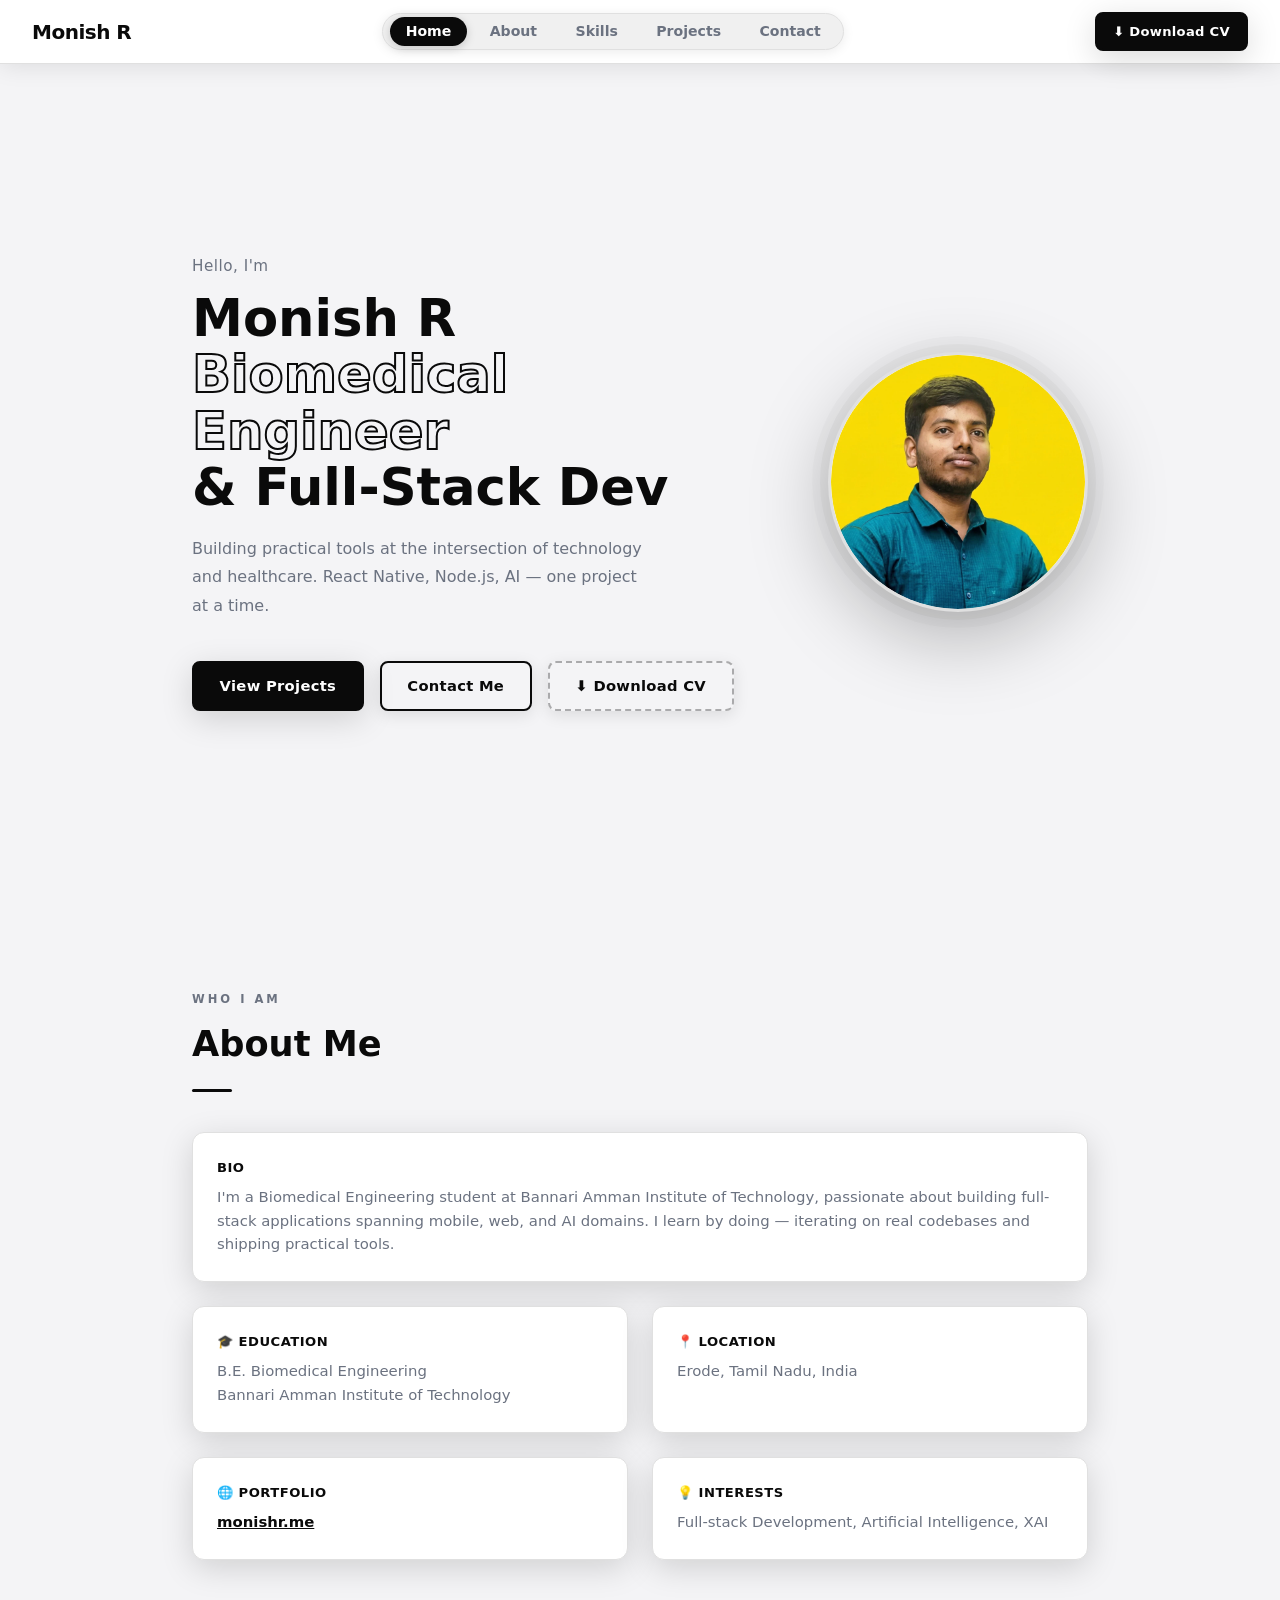
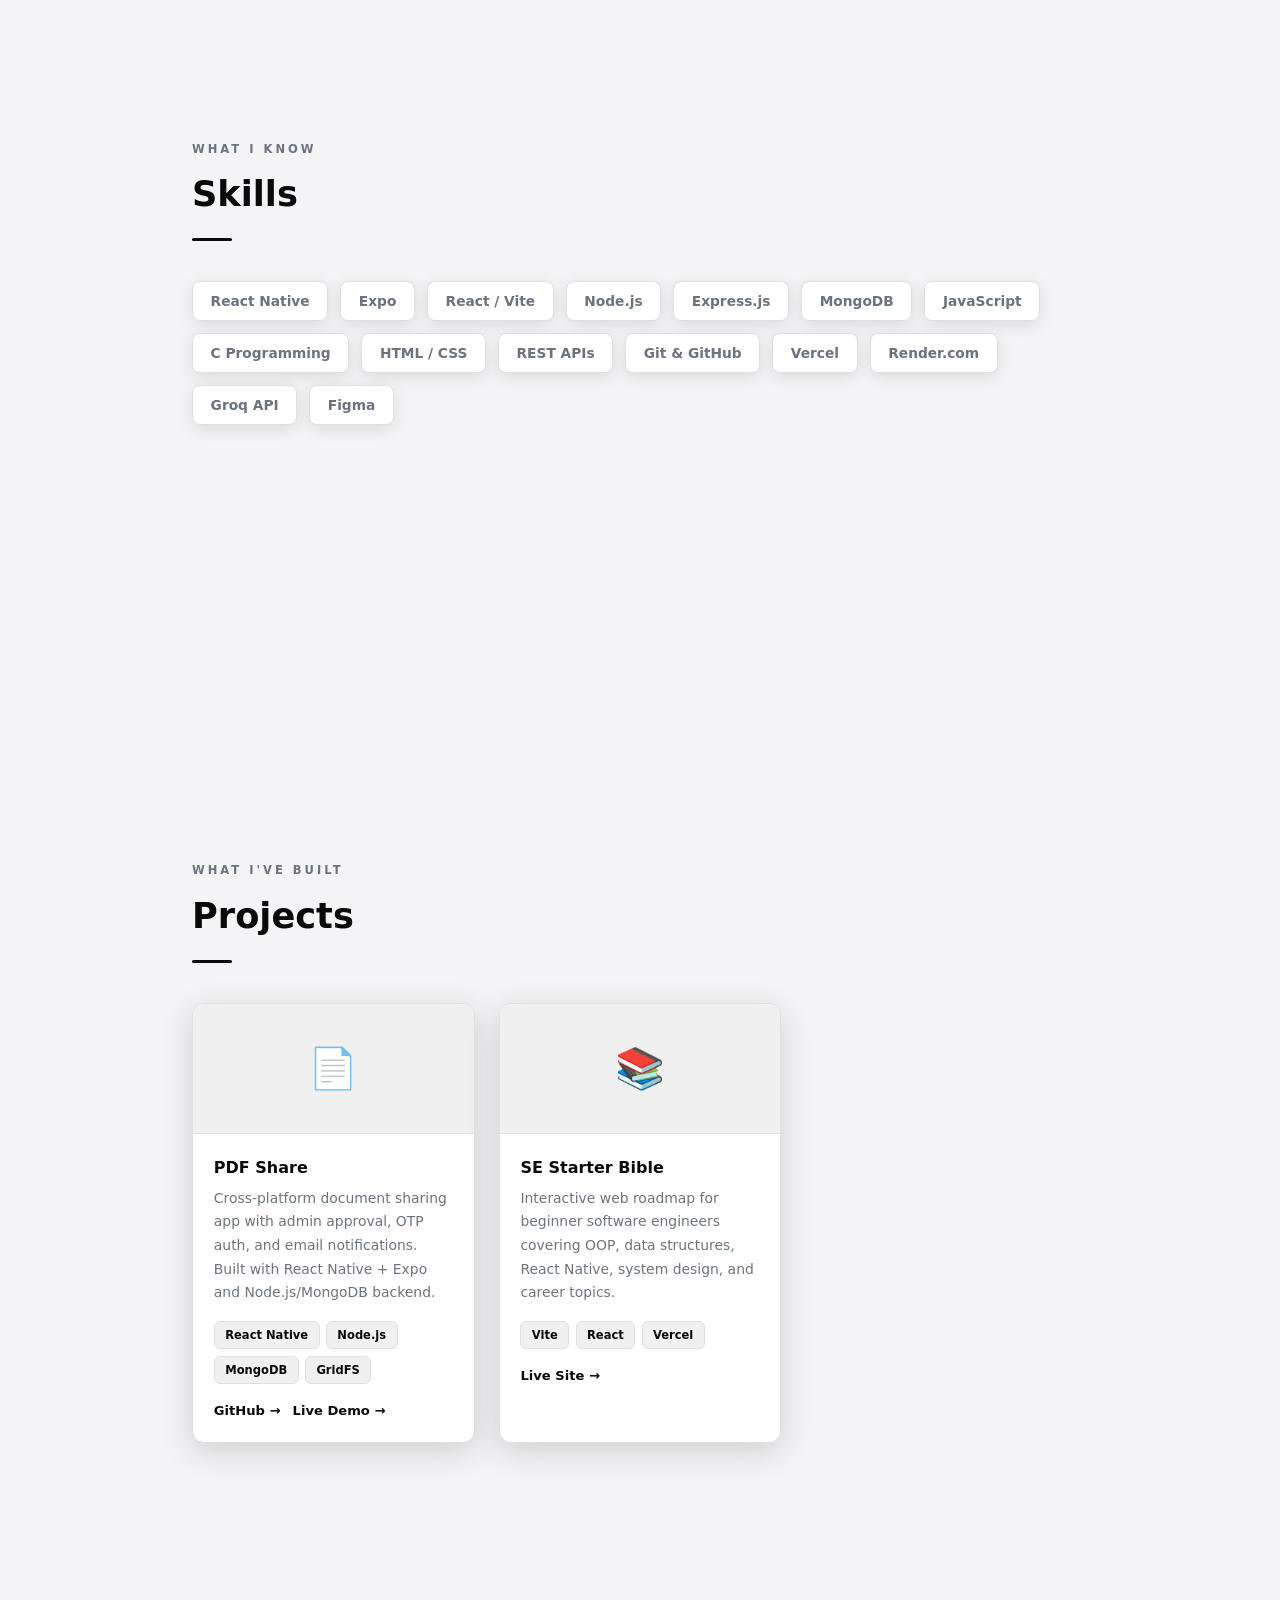
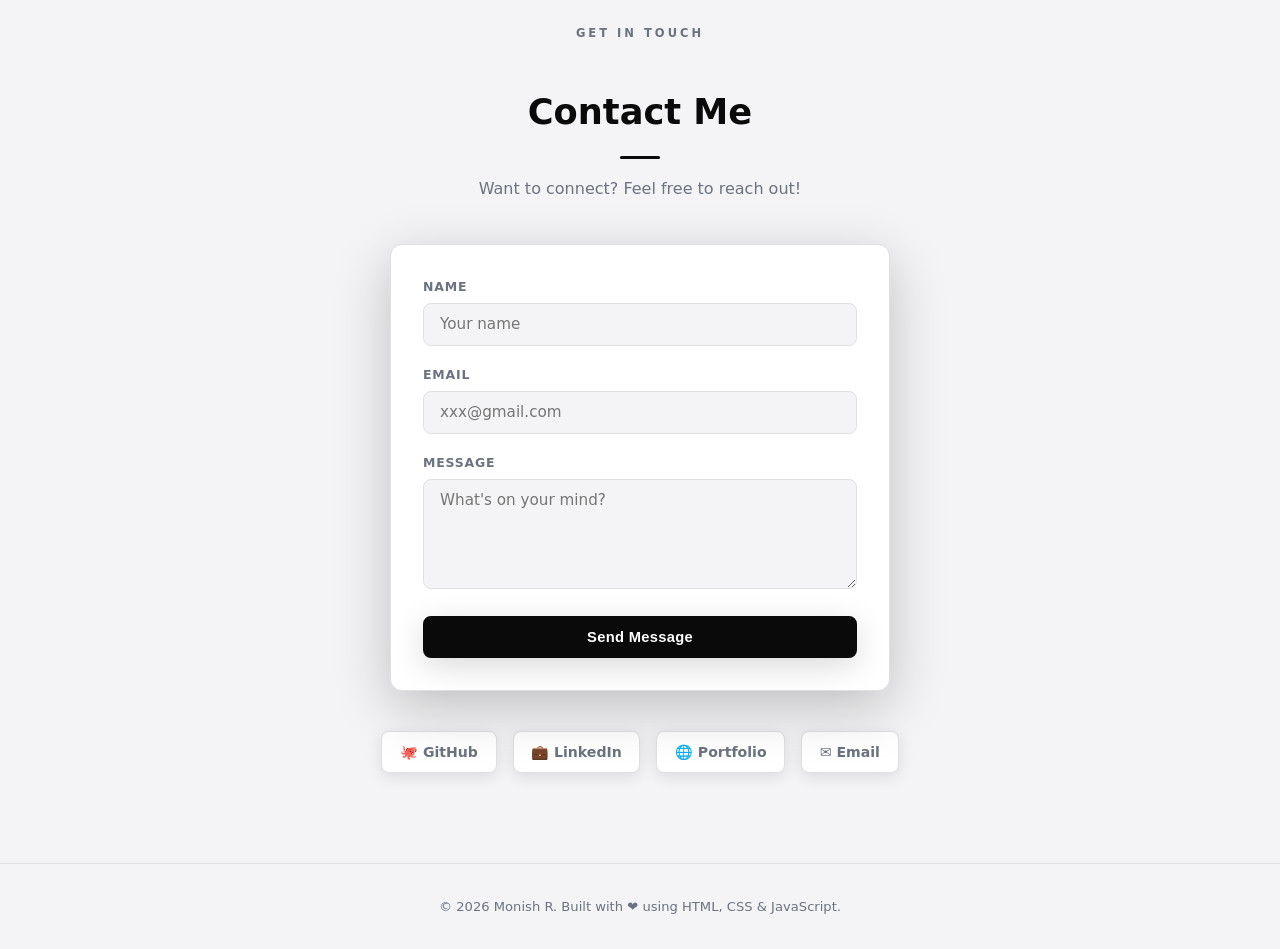
==== commit 6d3a6181: "small change" ====
--- a/index.html
+++ b/index.html
@@ -40,7 +40,7 @@
   <section id="hero">
     <div class="hero-text fade-in">
       <p class="greeting">Hello, I'm</p>
-      <h1>Monish R.<br/><span>Biomedical Engineer</span><br/>&amp; Full-Stack Dev</h1>
+      <h1>Monish R<br/><span>Biomedical Engineer</span><br/>&amp; Full-Stack Dev</h1>
       <p>Building practical tools at the intersection of technology and healthcare. React Native, Node.js, AI — one project at a time.</p>
       <div class="hero-btns">
         <a href="#projects" class="btn btn-primary">View Projects</a>
@@ -104,6 +104,16 @@
       <span class="skill-tag fade-in">Groq API</span>
       <span class="skill-tag fade-in">Figma</span>
     </div>
+    <br>
+    <br>
+    <br>
+    <br>
+    <br>
+    <br>
+    <br>
+    <br>
+    <br>
+    <br>
   </section>
 
   <!-- PROJECTS -->
